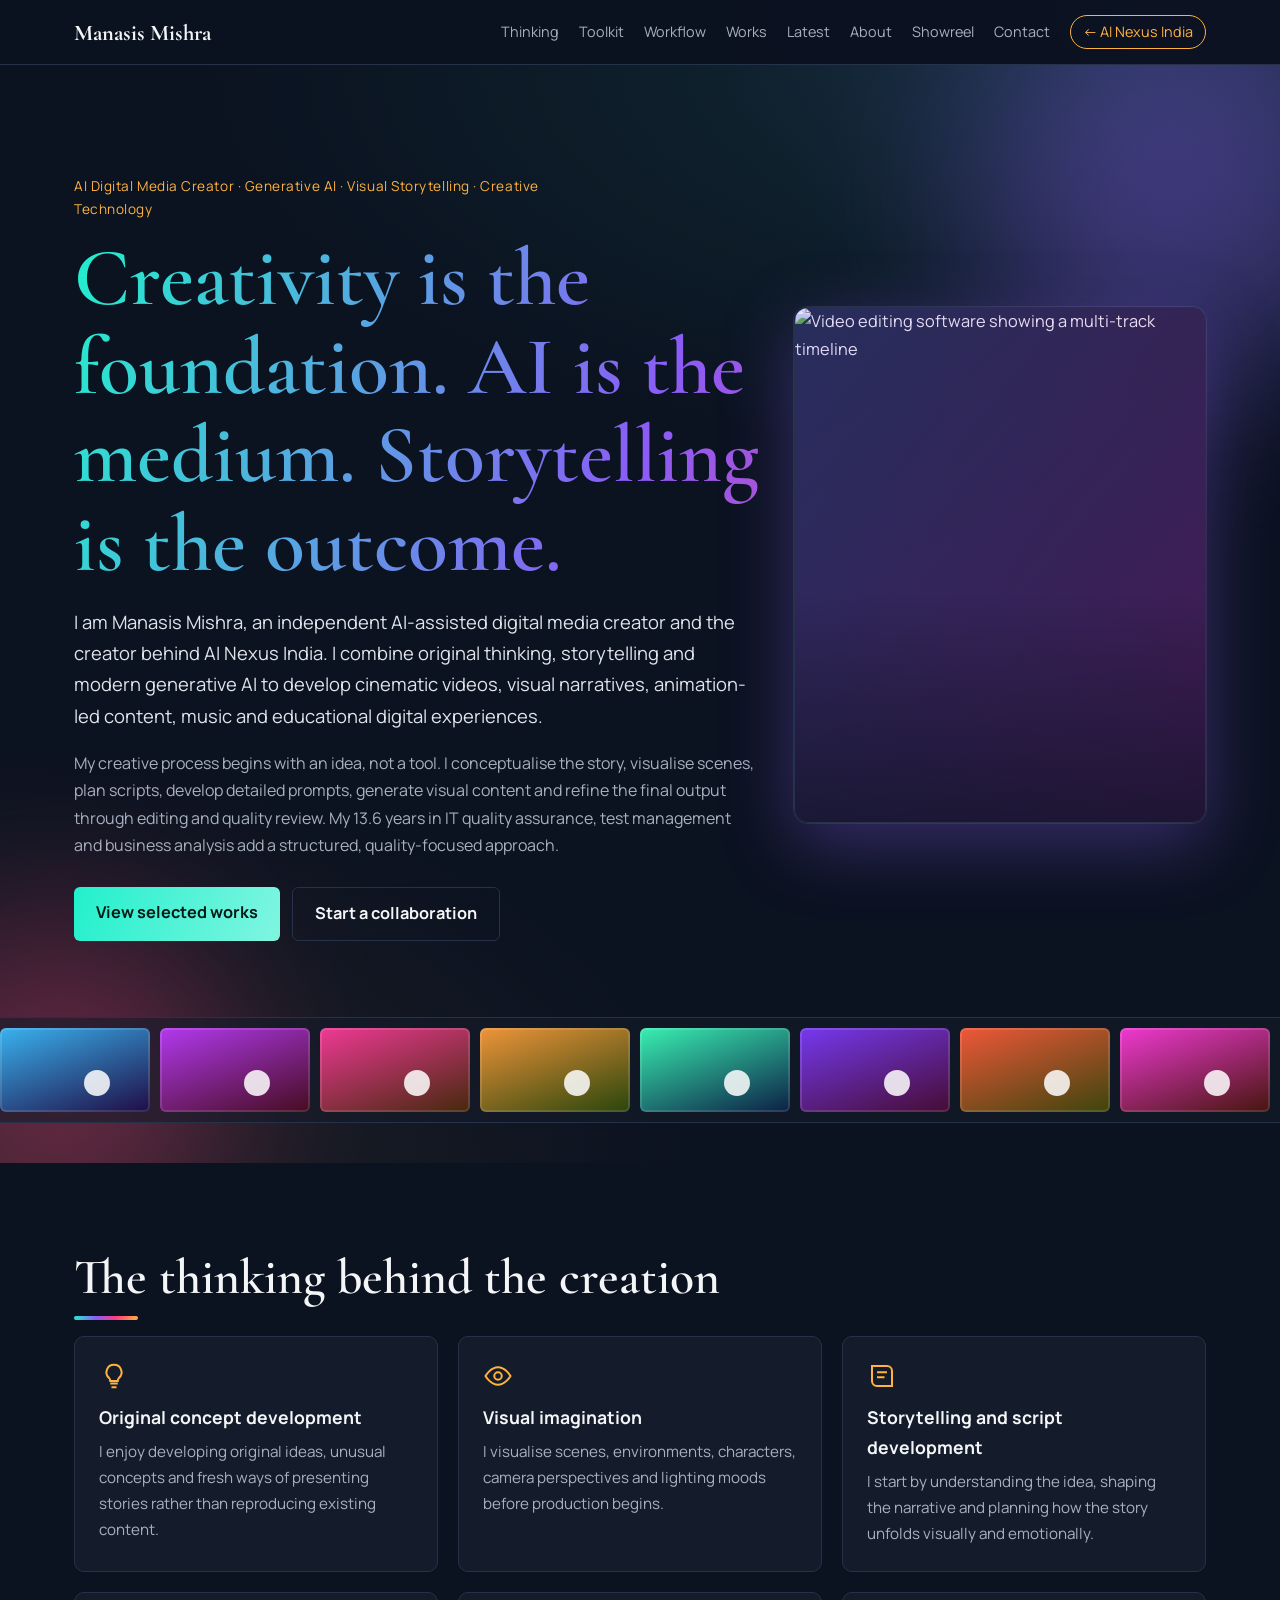
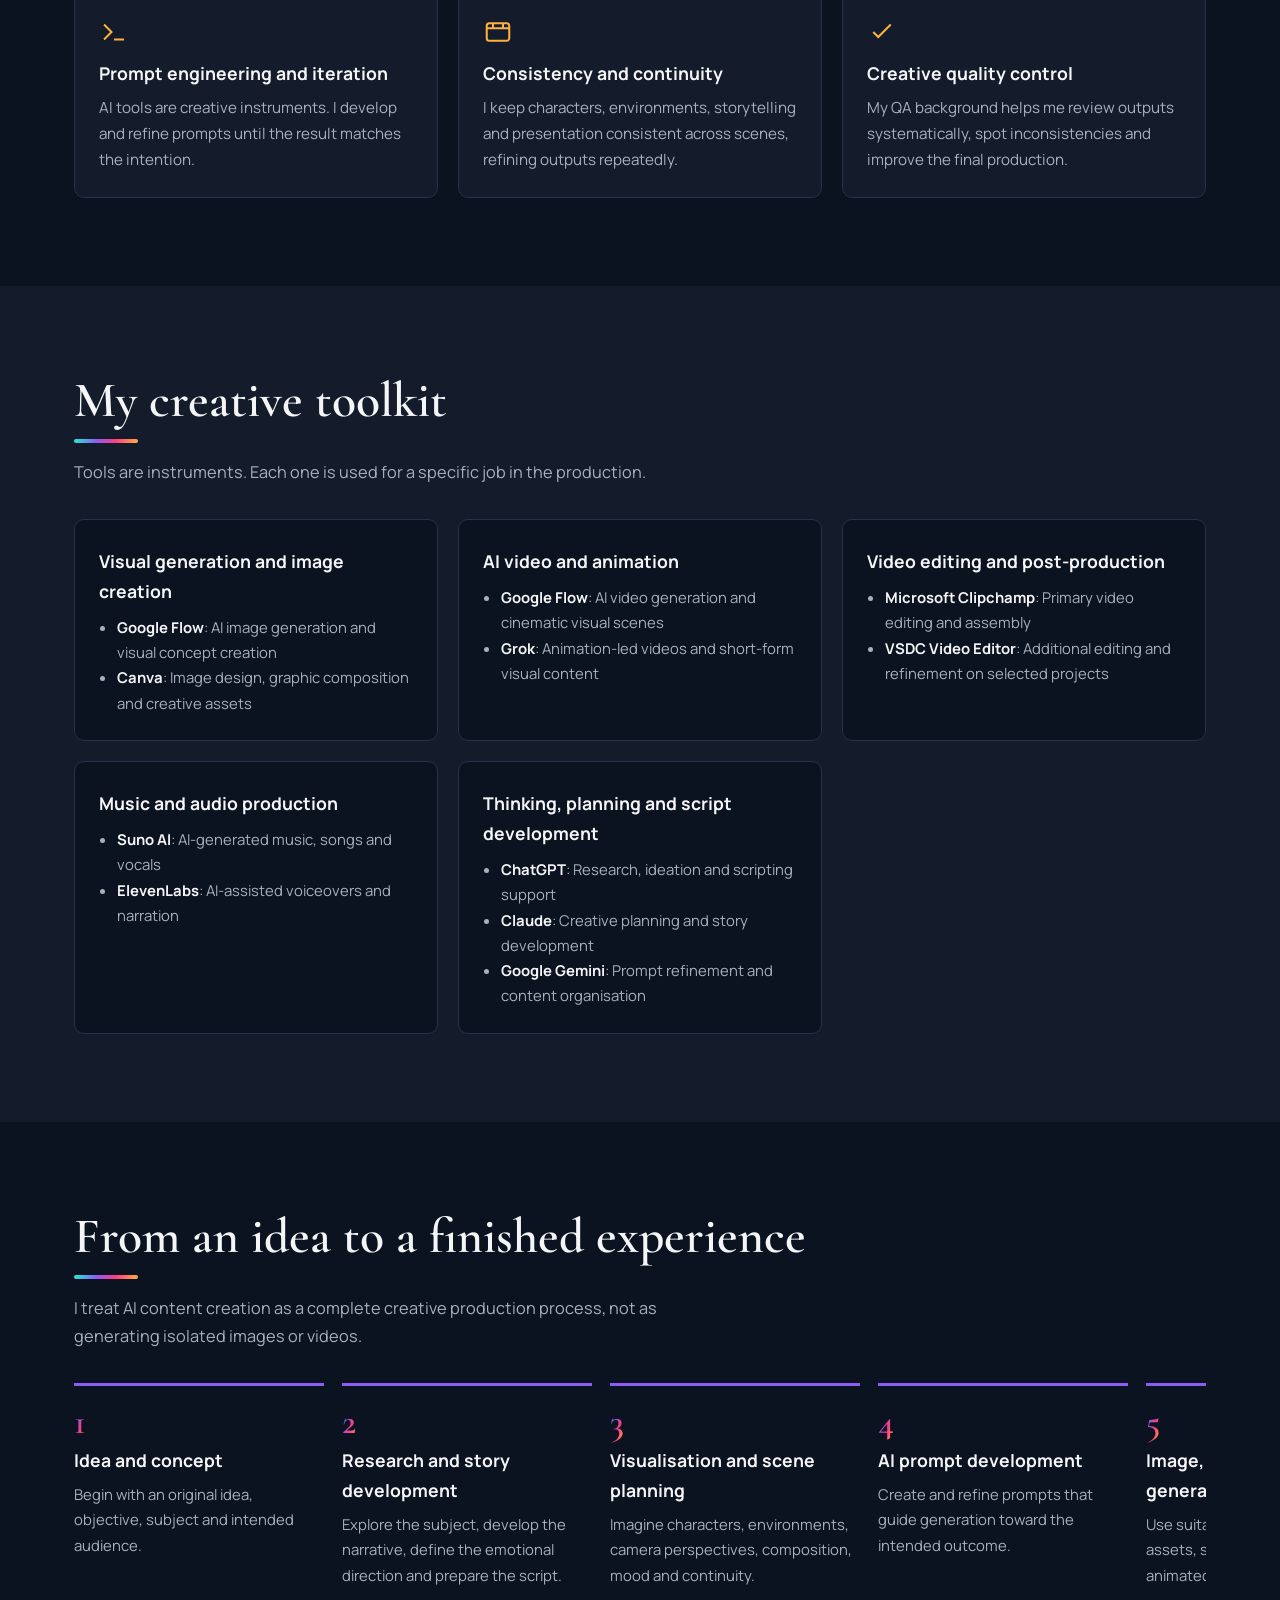
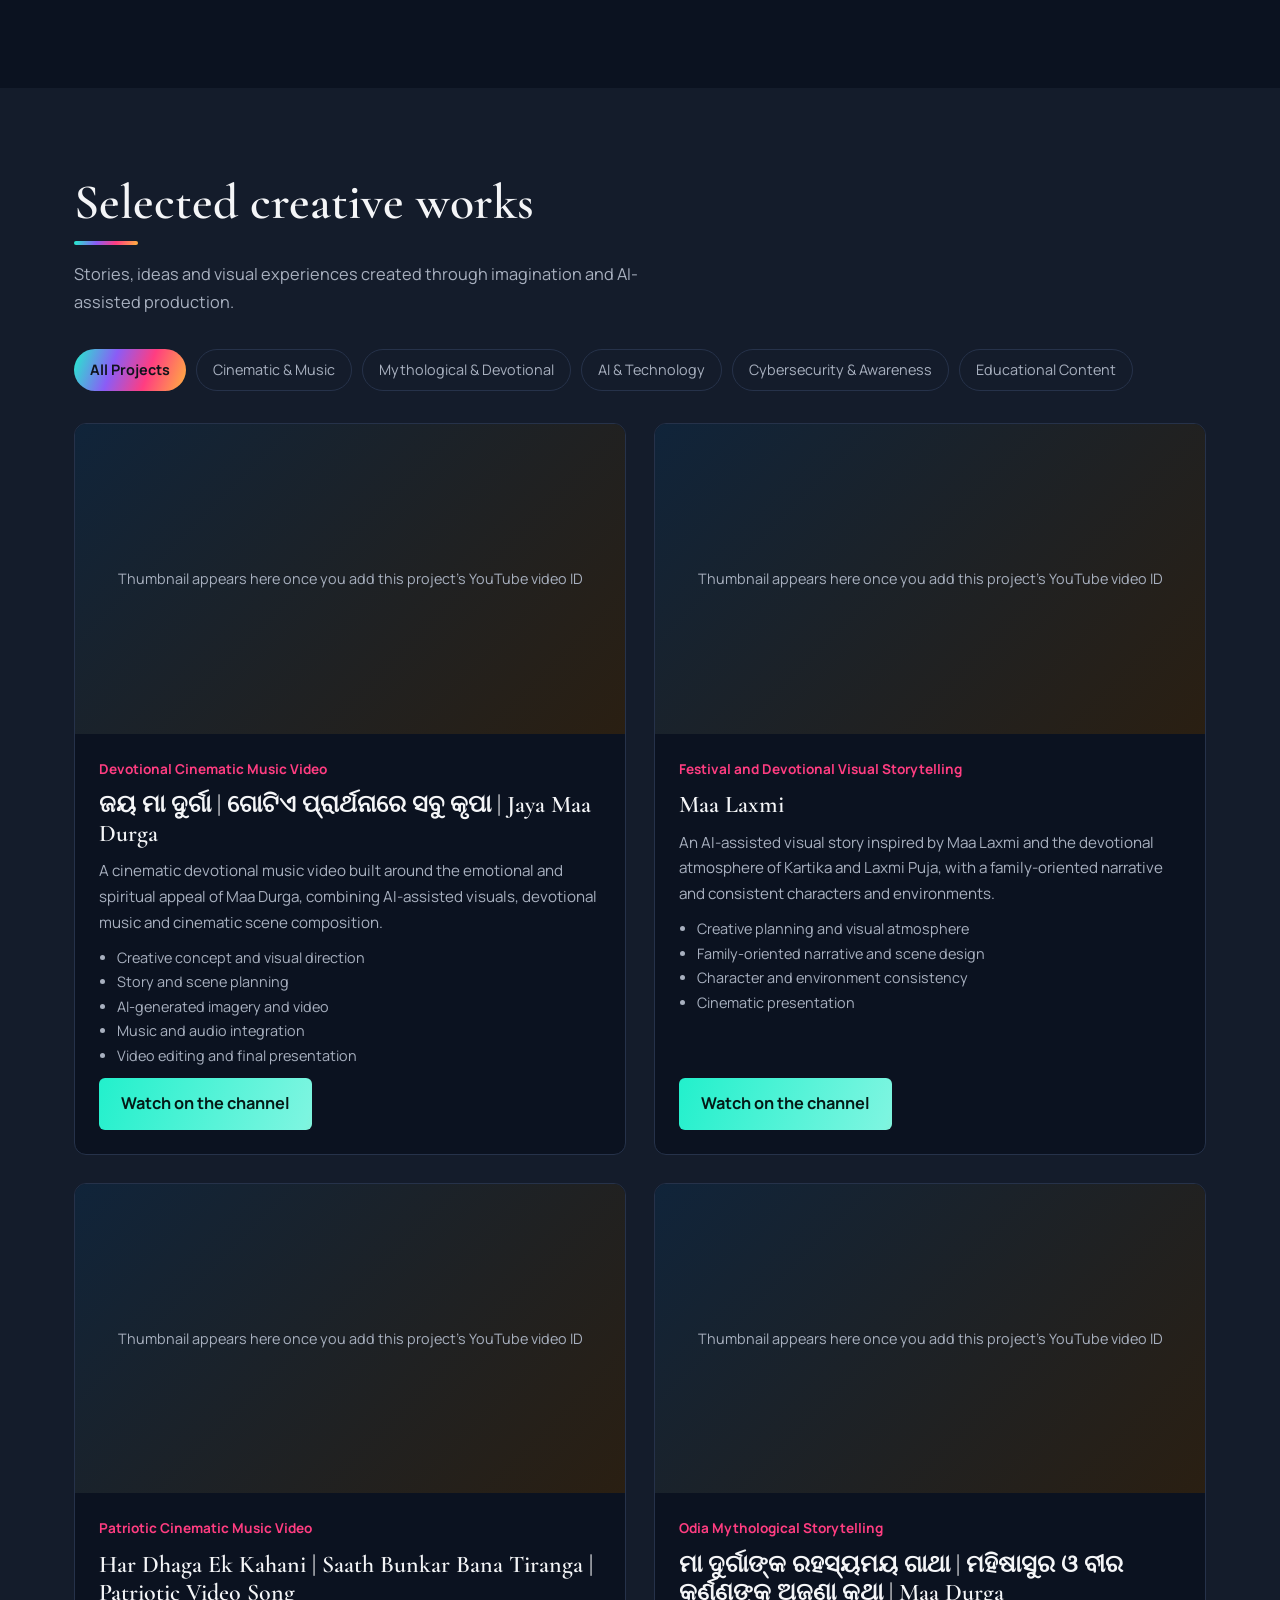
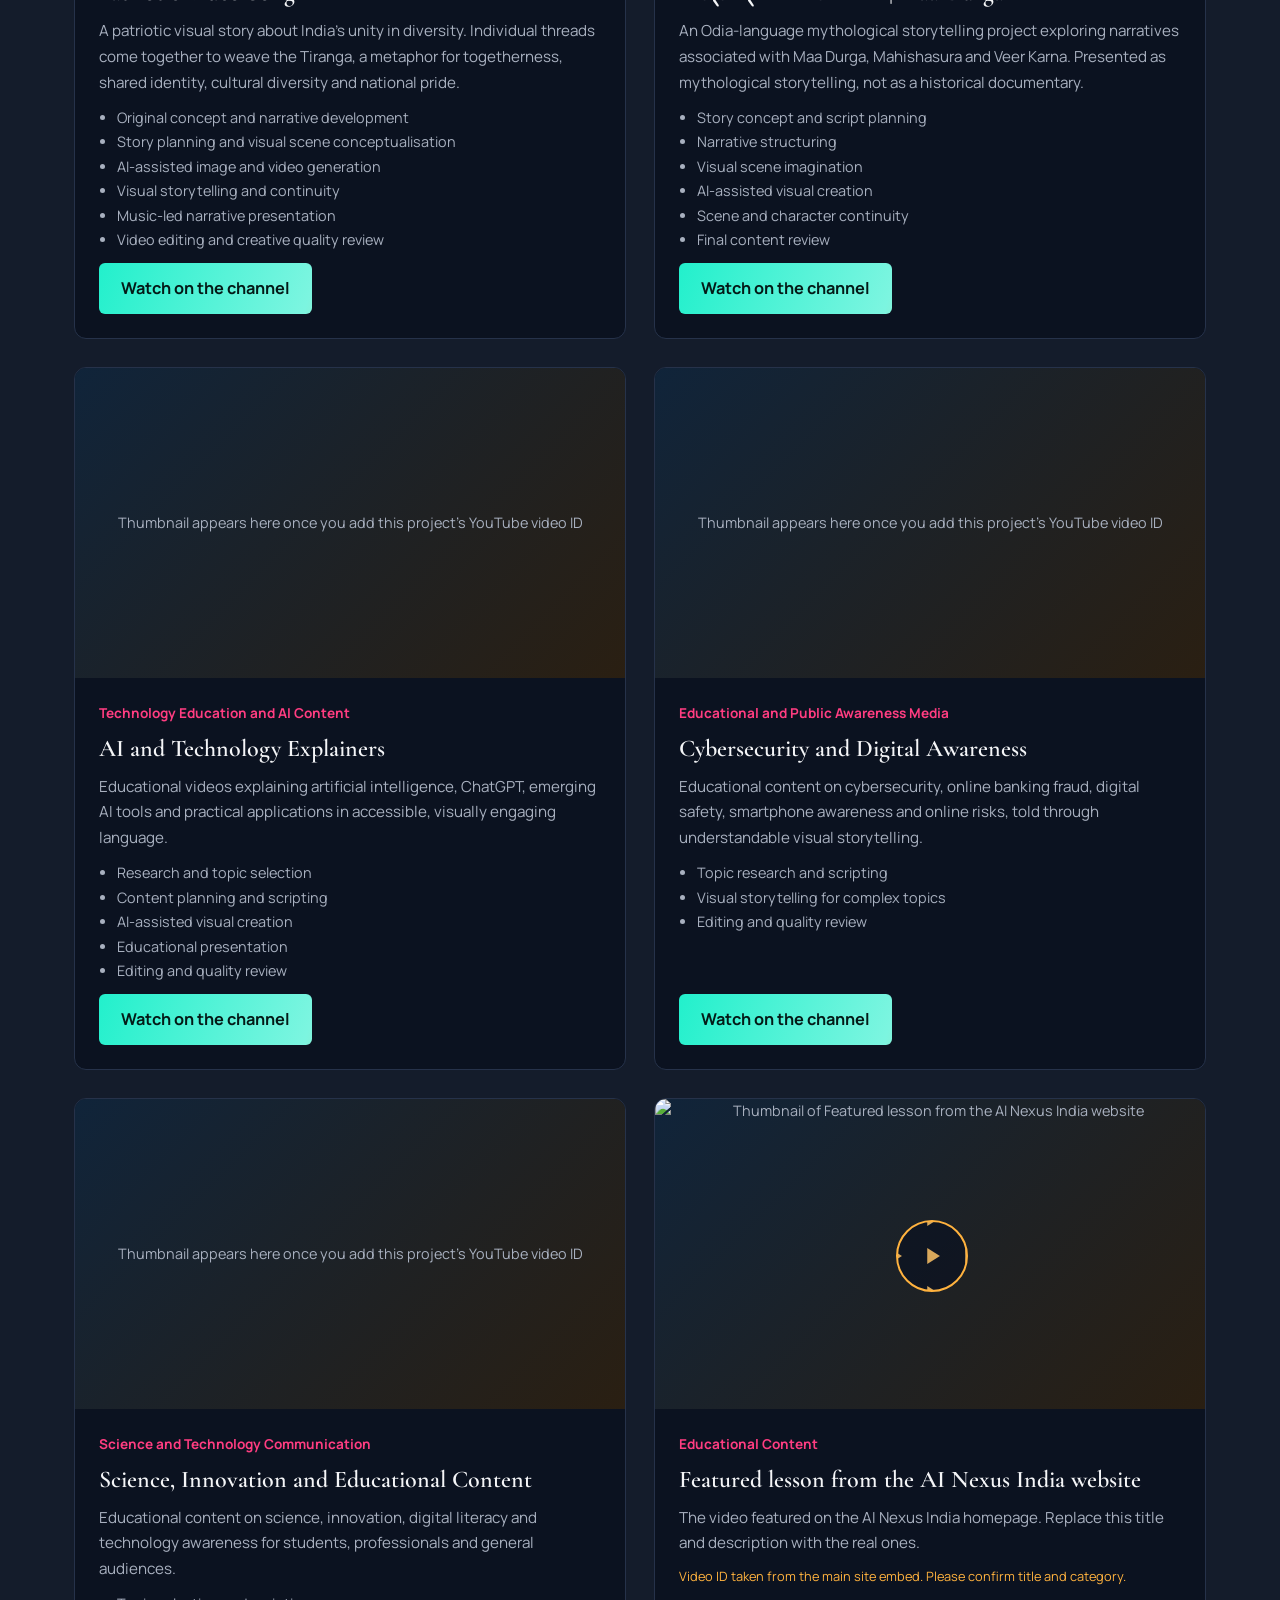
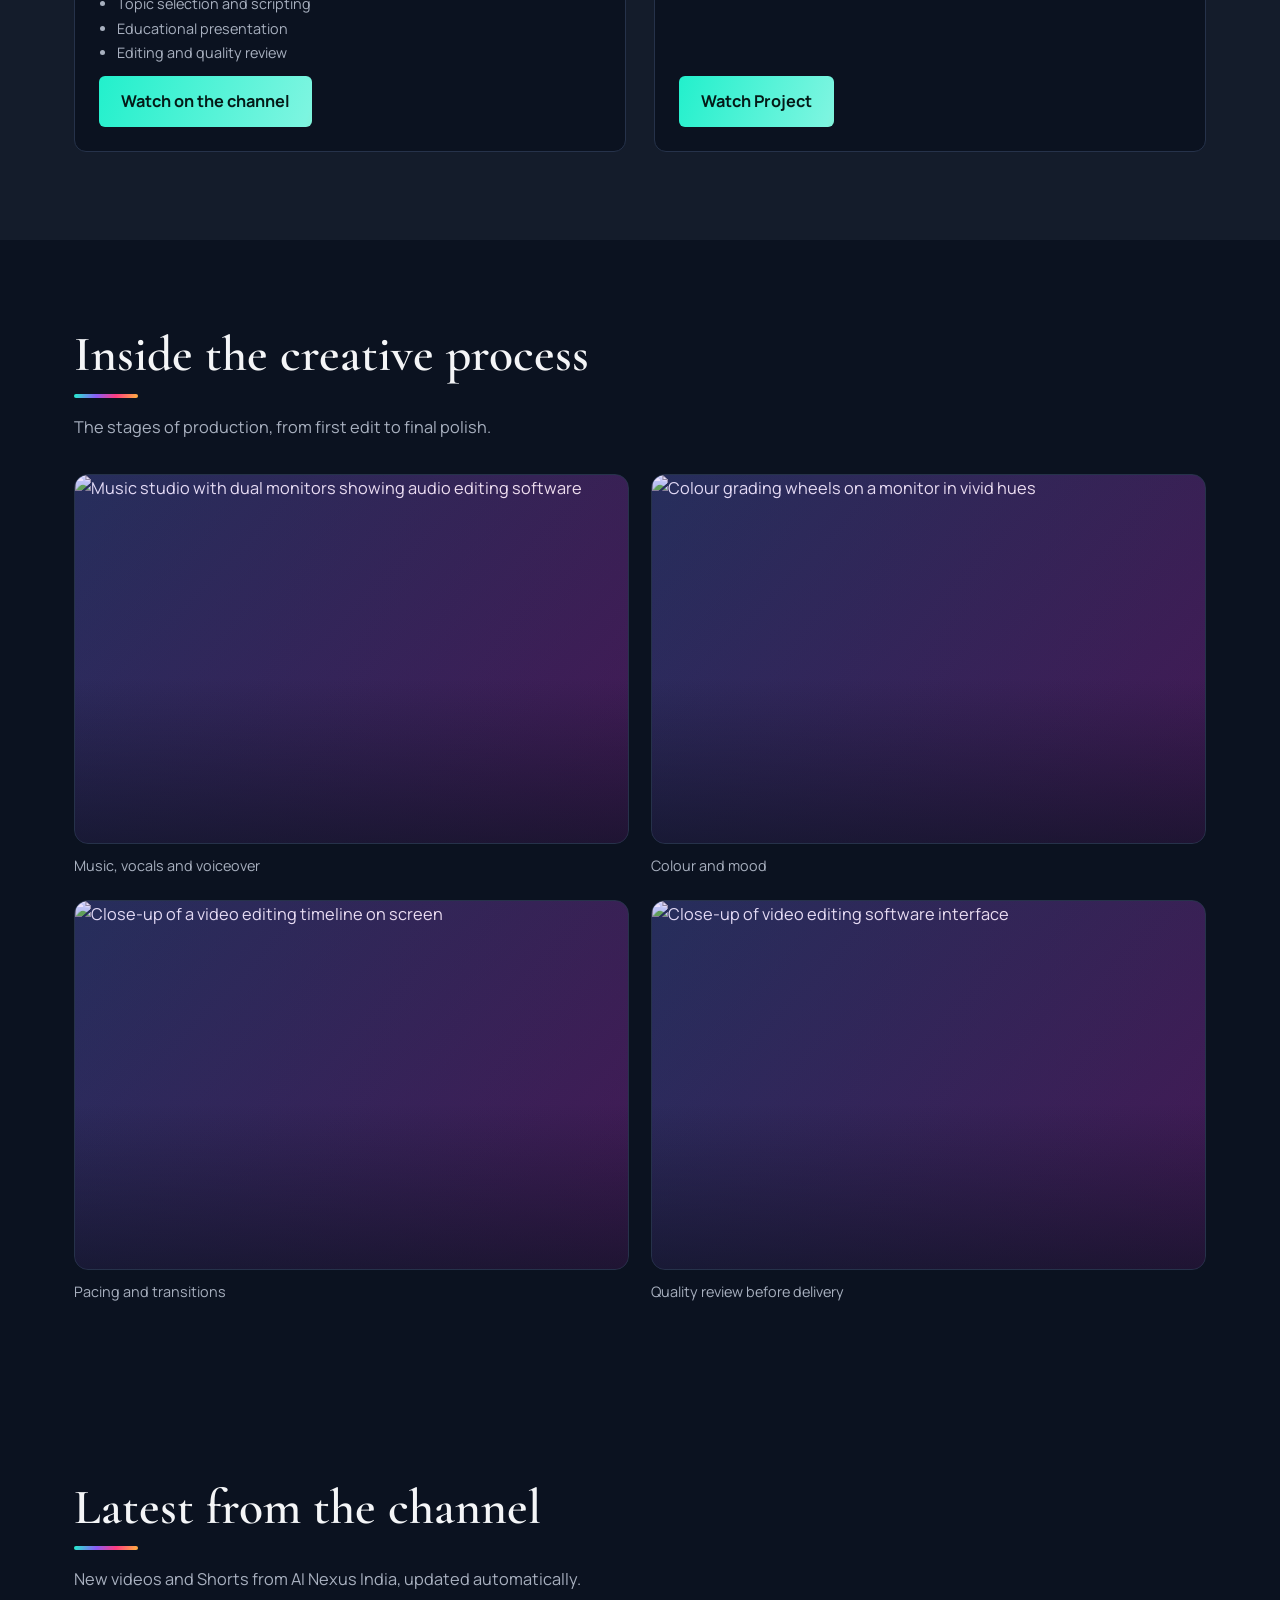
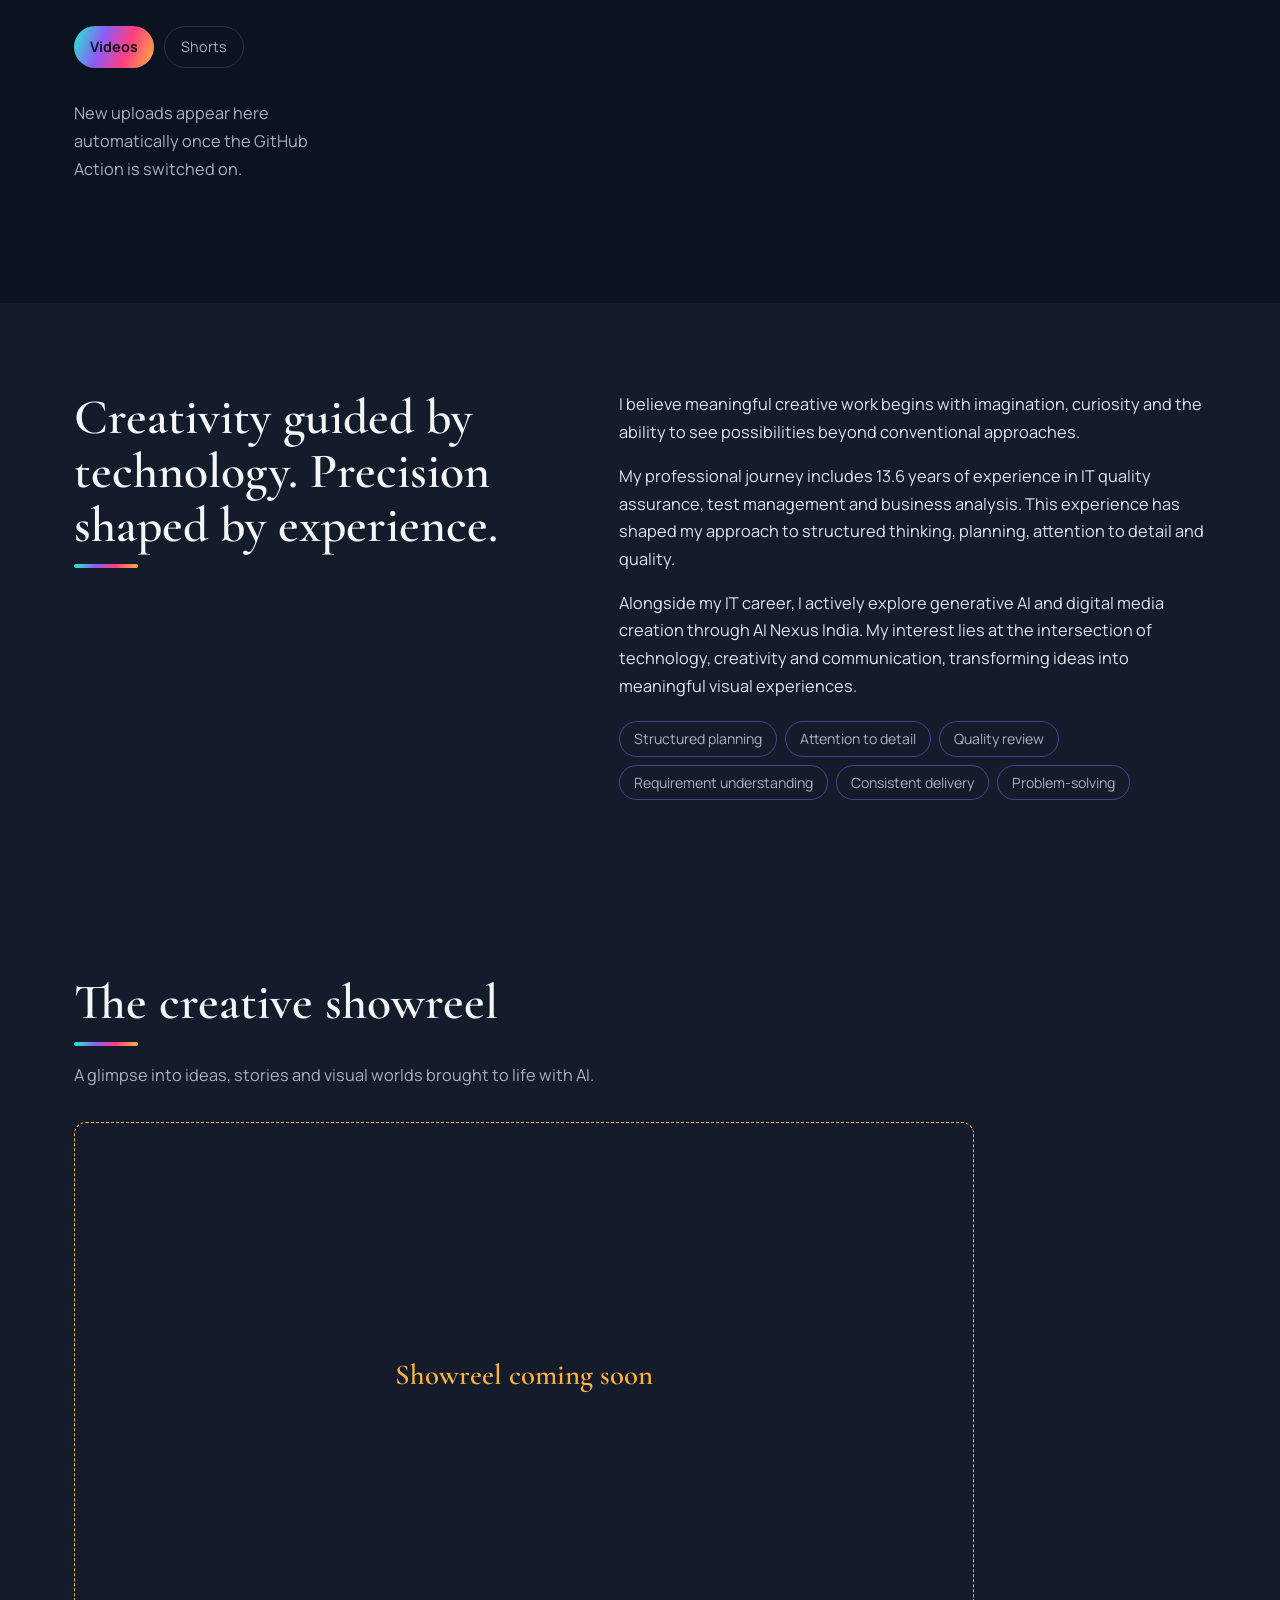
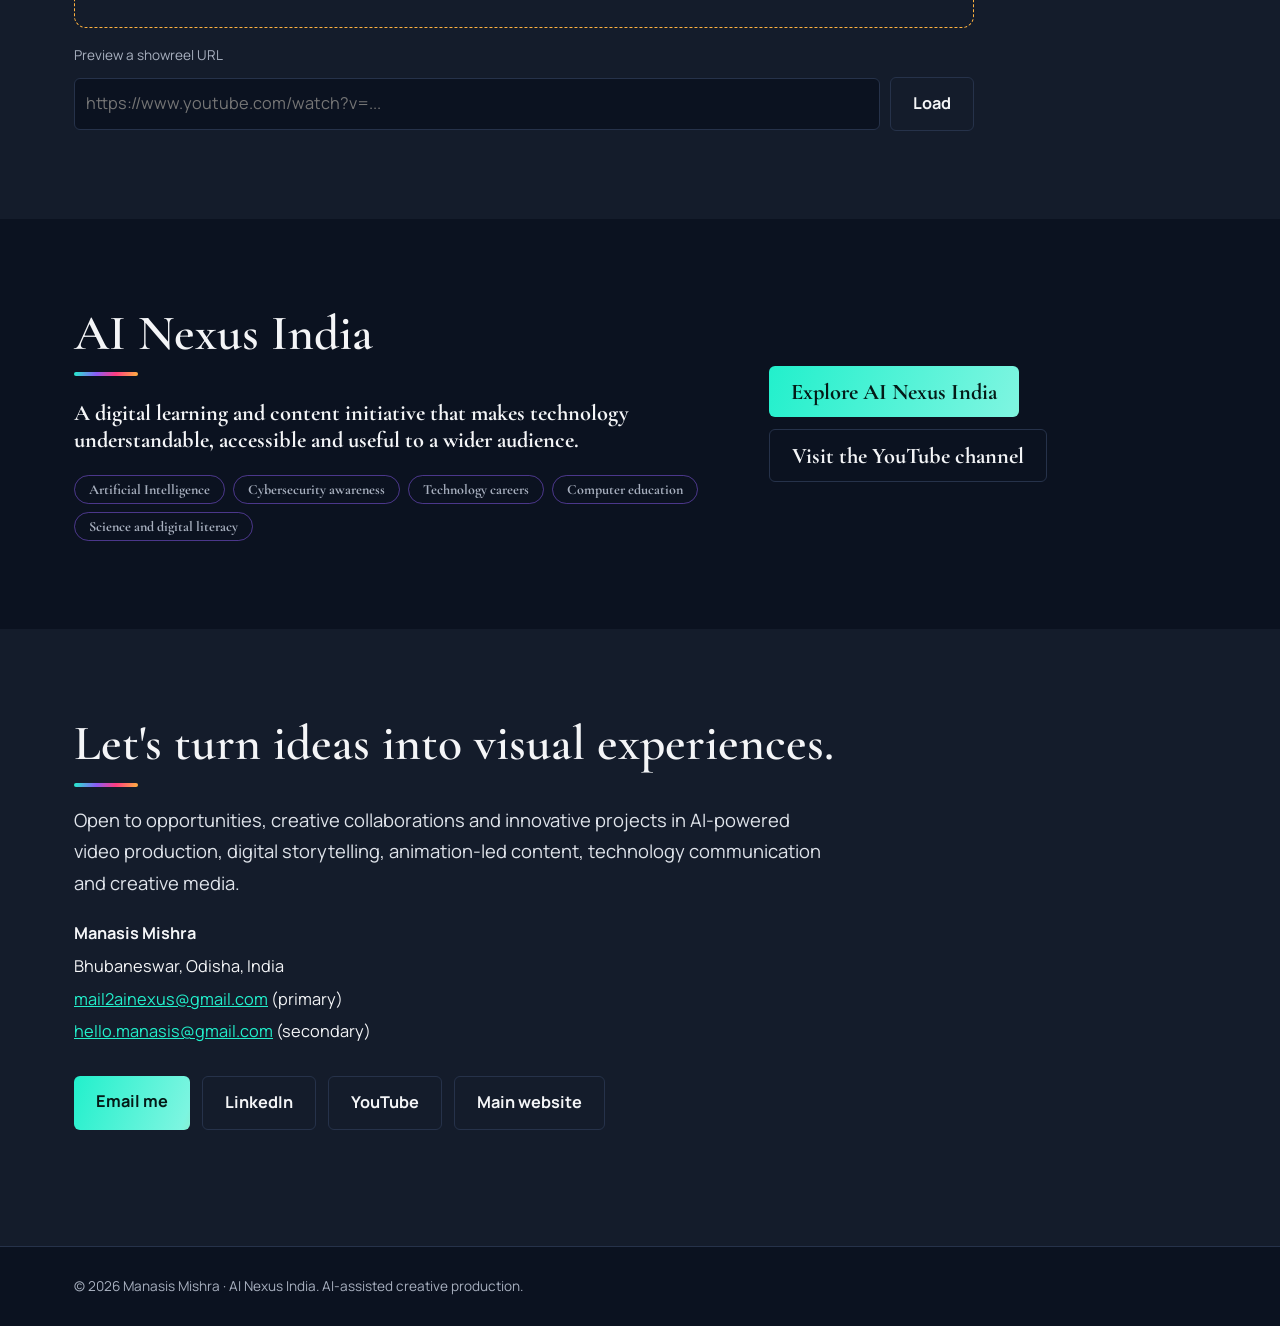
==== portfolio/index.html @ 53e4d56d "Portfolio added" ====
<!DOCTYPE html>
<html lang="en">
<head>
<meta charset="utf-8">
<meta name="viewport" content="width=device-width, initial-scale=1">
<title>Manasis Mishra | AI Digital Media Creator | AI Nexus India</title>
<meta name="description" content="Creative portfolio of Manasis Mishra, independent AI digital media creator behind AI Nexus India: cinematic videos, storytelling, music and educational media.">
<meta name="theme-color" content="#0B1220">
<link rel="canonical" href="https://ainexusindia.github.io/ainexusindia/portfolio/">
<meta property="og:type" content="website">
<meta property="og:title" content="Manasis Mishra | AI Digital Media Creator">
<meta property="og:description" content="Stories, ideas and visual experiences created through imagination and AI-assisted production.">
<meta property="og:url" content="https://ainexusindia.github.io/ainexusindia/portfolio/">
<meta property="og:image" content="https://ainexusindia.github.io/ainexusindia/portfolio/assets/og.jpg">
<meta name="twitter:card" content="summary_large_image">
<link rel="preconnect" href="https://fonts.googleapis.com"><link rel="preconnect" href="https://fonts.gstatic.com" crossorigin>
<link href="https://fonts.googleapis.com/css2?family=Cormorant+Garamond:wght@500;600;700&family=Manrope:wght@400;500;700&display=swap" rel="stylesheet">
<link rel="stylesheet" href="style.css">
</head>
<body>
<a class="skip" href="#works">Skip to selected works</a>
<header class="nav"><div class="wrap nav-in">
<a class="brand" href="#top">Manasis Mishra</a>
<button class="burger" aria-label="Menu" aria-expanded="false" aria-controls="menu">&#9776;</button>
<nav id="menu" aria-label="Main">
<a href="#thinking">Thinking</a><a href="#toolkit">Toolkit</a><a href="#workflow">Workflow</a><a href="#works">Works</a><a href="#latest">Latest</a><a href="#about">About</a><a href="#showreel">Showreel</a><a href="#contact">Contact</a>
<a class="back" href="../">&larr; AI Nexus India</a>
</nav></div></header>

<main id="top">
<section class="hero"><div class="wrap hg"><div class="ht">
<p class="kicker">AI Digital Media Creator &middot; Generative AI &middot; Visual Storytelling &middot; Creative Technology</p>
<h1>Creativity is the foundation. AI is the medium. Storytelling is the outcome.</h1>
<p class="lead">I am Manasis Mishra, an independent AI-assisted digital media creator and the creator behind AI Nexus India. I combine original thinking, storytelling and modern generative AI to develop cinematic videos, visual narratives, animation-led content, music and educational digital experiences.</p>
<p class="lead sm">My creative process begins with an idea, not a tool. I conceptualise the story, visualise scenes, plan scripts, develop detailed prompts, generate visual content and refine the final output through editing and quality review. My 13.6 years in IT quality assurance, test management and business analysis add a structured, quality-focused approach.</p>
<div class="cta"><a class="btn" href="#works">View selected works</a><a class="btn ghost" href="#contact">Start a collaboration</a></div>
</div><div class="artw"><figure class="ph hero-ph"><div class="pw"><img src="https://images.pexels.com/photos/695730/pexels-photo-695730.jpeg?auto=compress&cs=tinysrgb&w=1000" alt="Video editing software showing a multi-track timeline" width="1000" height="667" fetchpriority="high"></div></figure></div></div><div class="filmbar" aria-hidden="true"><div id="film"></div></div></section>

<section id="thinking" class="sec"><div class="wrap">
<h2>The thinking behind the creation</h2>
<div class="grid g3" id="strengths"></div>
</div></section>

<section id="toolkit" class="sec alt"><div class="wrap">
<h2>My creative toolkit</h2>
<p class="sub">Tools are instruments. Each one is used for a specific job in the production.</p>
<div class="grid g3" id="tools"></div>
</div></section>

<section id="workflow" class="sec"><div class="wrap">
<h2>From an idea to a finished experience</h2>
<p class="sub">I treat AI content creation as a complete creative production process, not as generating isolated images or videos.</p>
<ol class="flow" id="flow"></ol>
</div></section>

<section id="works" class="sec alt"><div class="wrap">
<h2>Selected creative works</h2>
<p class="sub">Stories, ideas and visual experiences created through imagination and AI-assisted production.</p>
<div class="filters" role="group" aria-label="Filter projects" id="filters"></div>
<div class="projects" id="projects" aria-live="polite"></div>
</div></section>

<section id="worlds" class="sec"><div class="wrap"><h2>Inside the creative process</h2><p class="sub">The stages of production, from first edit to final polish.</p><div class="phg"><figure class="ph"><div class="pw"><img loading="lazy" src="https://images.pexels.com/photos/4988137/pexels-photo-4988137.jpeg?auto=compress&cs=tinysrgb&w=900" alt="Music studio with dual monitors showing audio editing software" width="900" height="600"></div><figcaption>Music, vocals and voiceover</figcaption></figure><figure class="ph"><div class="pw"><img loading="lazy" src="https://images.pexels.com/photos/11894290/pexels-photo-11894290.jpeg?auto=compress&cs=tinysrgb&w=900" alt="Colour grading wheels on a monitor in vivid hues" width="900" height="600"></div><figcaption>Colour and mood</figcaption></figure><figure class="ph"><div class="pw"><img loading="lazy" src="https://images.pexels.com/photos/1767783/pexels-photo-1767783.jpeg?auto=compress&cs=tinysrgb&w=900" alt="Close-up of a video editing timeline on screen" width="900" height="600"></div><figcaption>Pacing and transitions</figcaption></figure><figure class="ph"><div class="pw"><img loading="lazy" src="https://images.pexels.com/photos/29505140/pexels-photo-29505140.jpeg?auto=compress&cs=tinysrgb&w=900" alt="Close-up of video editing software interface" width="900" height="600"></div><figcaption>Quality review before delivery</figcaption></figure></div></div></section>

<section id="latest" class="sec"><div class="wrap">
<h2>Latest from the channel</h2><p class="sub">New videos and Shorts from AI Nexus India, updated automatically.</p>
<div class="filters" id="ft" role="group" aria-label="Video type"><button data-k="videos" aria-pressed="true">Videos</button><button data-k="shorts" aria-pressed="false">Shorts</button></div>
<div class="feed videos" id="fl"></div></div></section>

<section id="gallery" class="sec alt" hidden><div class="wrap"><h2>Frames and stills</h2><p class="sub">Selected images from my visual development process.</p><div class="gal" id="gal"></div></div></section>

<section id="about" class="sec alt"><div class="wrap about">
<div><h2>Creativity guided by technology. Precision shaped by experience.</h2></div>
<div class="prose">
<p>I believe meaningful creative work begins with imagination, curiosity and the ability to see possibilities beyond conventional approaches.</p>
<p>My professional journey includes 13.6 years of experience in IT quality assurance, test management and business analysis. This experience has shaped my approach to structured thinking, planning, attention to detail and quality.</p>
<p>Alongside my IT career, I actively explore generative AI and digital media creation through AI Nexus India. My interest lies at the intersection of technology, creativity and communication, transforming ideas into meaningful visual experiences.</p>
<ul class="chips" aria-label="What my IT background adds to creative production">
<li>Structured planning</li><li>Attention to detail</li><li>Quality review</li><li>Requirement understanding</li><li>Consistent delivery</li><li>Problem-solving</li></ul>
</div></div></section>

<section id="showreel" class="sec alt"><div class="wrap">
<h2>The creative showreel</h2>
<p class="sub">A glimpse into ideas, stories and visual worlds brought to life with AI.</p>
<div class="reel" id="reel"></div>
<form class="reelform" id="reelform"><label for="reelurl">Preview a showreel URL</label>
<input id="reelurl" type="url" placeholder="https://www.youtube.com/watch?v=..."><button class="btn ghost" type="submit">Load</button></form>
</div></section>

<section id="brand" class="sec"><div class="wrap brand">
<div><h2>AI Nexus India</h2>
<p>A digital learning and content initiative that makes technology understandable, accessible and useful to a wider audience.</p>
<ul class="chips"><li>Artificial Intelligence</li><li>Cybersecurity awareness</li><li>Technology careers</li><li>Computer education</li><li>Science and digital literacy</li></ul></div>
<div class="cta col"><a class="btn" href="https://ainexusindia.github.io/ainexusindia/">Explore AI Nexus India</a><a class="btn ghost" href="https://www.youtube.com/@AINEXUSINDIA" target="_blank" rel="noopener">Visit the YouTube channel</a></div>
</div></section>

<section id="contact" class="sec alt"><div class="wrap contact">
<h2>Let's turn ideas into visual experiences.</h2>
<p class="lead">Open to opportunities, creative collaborations and innovative projects in AI-powered video production, digital storytelling, animation-led content, technology communication and creative media.</p>
<address>
<strong>Manasis Mishra</strong><br>Bhubaneswar, Odisha, India<br>
<a href="mailto:mail2ainexus@gmail.com">mail2ainexus@gmail.com</a> (primary)<br>
<a href="mailto:hello.manasis@gmail.com">hello.manasis@gmail.com</a> (secondary)
</address>
<div class="cta"><a class="btn" href="mailto:mail2ainexus@gmail.com?subject=Creative%20collaboration">Email me</a>
<a class="btn ghost" href="https://www.linkedin.com/in/manasismishra/" target="_blank" rel="noopener">LinkedIn</a>
<a class="btn ghost" href="https://www.youtube.com/@AINEXUSINDIA" target="_blank" rel="noopener">YouTube</a>
<a class="btn ghost" href="https://ainexusindia.github.io/ainexusindia/">Main website</a></div>
</div></section>
</main>
<footer><div class="wrap">&copy; 2026 Manasis Mishra &middot; AI Nexus India. AI-assisted creative production.</div></footer>
<script src="app.js"></script>
</body>
</html>
---- portfolio/style.css ----
:root{--bg:#0B1220;--gr:#141C2B;--teal:#36D6C2;--gold:#D9A85B;--off:#F4F5F7;--mut:#A8B0BF;--line:#26324a;--serif:"Cormorant Garamond",Georgia,serif;--sans:Manrope,system-ui,sans-serif}
*{box-sizing:border-box}html{scroll-behavior:smooth;scroll-padding-top:72px}
body{margin:0;background:var(--bg);color:var(--off);font:400 1.02rem/1.7 var(--sans)}
a{color:var(--teal)}img{max-width:100%;display:block}
:focus-visible{outline:2px solid var(--gold);outline-offset:3px}
.skip{position:absolute;left:-999px}.skip:focus{left:8px;top:8px;background:var(--gold);color:#000;padding:8px;z-index:99}
.wrap{max-width:1180px;margin:0 auto;padding:0 24px}
.nav{position:sticky;top:0;z-index:20;background:rgba(11,18,32,.92);backdrop-filter:blur(8px);border-bottom:1px solid var(--line)}
.nav-in{display:flex;align-items:center;justify-content:space-between;height:64px}
.brand{font:700 1.4rem var(--serif);color:var(--off);text-decoration:none}
nav{display:flex;gap:20px;align-items:center;font-size:.9rem}nav a{color:var(--mut);text-decoration:none}nav a:hover{color:var(--off)}
nav .back{color:var(--gold);border:1px solid var(--gold);padding:4px 12px;border-radius:99px}
.burger{display:none;background:none;border:0;color:var(--off);font-size:1.6rem}
.hero{padding:96px 0 40px;background:radial-gradient(900px 400px at 85% 0,rgba(54,214,194,.12),transparent),radial-gradient(700px 400px at 0 100%,rgba(217,168,91,.1),transparent)}
.kicker{color:var(--gold);font-size:.85rem;letter-spacing:.04em;max-width:60ch}
h1,h2{font-family:var(--serif);line-height:1.08;margin:0 0 16px;font-weight:600}
h1{font-size:clamp(2.6rem,6.4vw,5.2rem);max-width:15em}
h2{font-size:clamp(2rem,4vw,3.1rem)}h3{font-size:1.1rem;margin:.2rem 0 .4rem}
.lead{font-size:1.15rem;color:#dfe3ea;max-width:68ch}.lead.sm{font-size:1rem;color:var(--mut)}
.sub{color:var(--mut);max-width:62ch;margin:0 0 32px}
.cta{display:flex;flex-wrap:wrap;gap:12px;margin:28px 0}.cta.col{flex-direction:column;align-items:flex-start}
.btn{display:inline-block;background:var(--teal);color:#06231f;font-weight:700;padding:12px 22px;border-radius:6px;text-decoration:none;border:1px solid var(--teal);cursor:pointer;font:inherit;font-weight:700}
.btn:hover{background:var(--gold);border-color:var(--gold)}.btn.ghost{background:none;color:var(--off);border-color:var(--line)}.btn.ghost:hover{border-color:var(--teal);color:var(--teal);background:none}
.strip{display:flex;gap:10px;margin-top:48px;opacity:.55;overflow:hidden}.strip i{flex:0 0 90px;height:56px;border:1px solid var(--gold);border-radius:4px;background:linear-gradient(135deg,var(--gr),#0f2a33)}
.sec{padding:88px 0}.sec.alt{background:var(--gr)}
.grid{display:grid;gap:20px}.g3{grid-template-columns:repeat(auto-fit,minmax(300px,1fr))}
.card{background:var(--gr);border:1px solid var(--line);border-radius:10px;padding:24px;transition:border-color .2s,transform .2s}
.alt .card{background:var(--bg)}.card:hover{border-color:var(--teal);transform:translateY(-3px)}
.card p{margin:0;color:var(--mut);font-size:.95rem}.card svg{width:30px;height:30px;stroke:var(--gold);fill:none;stroke-width:1.6}
.card ul{margin:8px 0 0;padding-left:18px;color:var(--mut);font-size:.93rem}.card li b{color:var(--off)}
.flow{list-style:none;margin:0;padding:0 0 12px;display:flex;gap:18px;overflow-x:auto;scroll-snap-type:x mandatory}
.flow li{flex:0 0 250px;scroll-snap-align:start;border-top:3px solid var(--teal);padding-top:14px}
.flow li span{font:600 2.2rem var(--serif);color:var(--gold)}.flow p{color:var(--mut);font-size:.93rem;margin:0}
.filters{display:flex;flex-wrap:wrap;gap:10px;margin-bottom:32px}
.filters button{background:none;border:1px solid var(--line);color:var(--mut);padding:8px 16px;border-radius:99px;cursor:pointer;font:inherit;font-size:.9rem}
.filters button[aria-pressed=true]{background:var(--teal);color:#06231f;border-color:var(--teal);font-weight:700}
.projects{display:grid;gap:28px;grid-template-columns:repeat(auto-fit,minmax(min(100%,520px),1fr))}
.proj{background:var(--bg);border:1px solid var(--line);border-radius:12px;overflow:hidden;display:flex;flex-direction:column}
.proj[hidden]{display:none}
.thumb{position:relative;aspect-ratio:16/9;background:linear-gradient(135deg,#10243a,#2a1f12);display:grid;place-items:center;color:var(--mut);font-size:.9rem;text-align:center;padding:16px}
.thumb img,.thumb iframe{position:absolute;inset:0;width:100%;height:100%;border:0;object-fit:cover}
.play{position:absolute;inset:0;background:none;border:0;cursor:pointer}
.play:after{content:"";position:absolute;left:50%;top:50%;width:68px;height:68px;margin:-34px;border-radius:50%;background:rgba(11,18,32,.75) url("data:image/svg+xml,%3Csvg xmlns='http://www.w3.org/2000/svg' viewBox='0 0 24 24'%3E%3Cpath fill='%23D9A85B' d='M9 7v10l8-5z'/%3E%3C/svg%3E") center/38px;border:2px solid var(--gold)}
.pb{padding:24px;display:flex;flex-direction:column;gap:10px;flex:1}
.cat{color:var(--gold);font-size:.85rem}.pb h3{font:600 1.5rem/1.2 var(--serif);margin:0}.pb p{margin:0;color:var(--mut);font-size:.95rem}
.pb ul{margin:0;padding-left:18px;color:var(--mut);font-size:.9rem}.pb .tools{color:var(--teal);font-size:.85rem}
.pb .btn{align-self:flex-start;margin-top:auto}.note{font-size:.8rem;color:var(--gold)}
.about{display:grid;grid-template-columns:1fr 1.2fr;gap:56px}.prose p{margin:0 0 16px;color:#dfe3ea}
.chips{list-style:none;display:flex;flex-wrap:wrap;gap:8px;padding:0;margin:20px 0 0}.chips li{border:1px solid var(--line);border-radius:99px;padding:5px 14px;font-size:.88rem;color:var(--mut)}
.reel{aspect-ratio:16/9;max-width:900px;border:1px dashed var(--gold);border-radius:12px;display:grid;place-items:center;font:600 1.8rem var(--serif);color:var(--gold);position:relative;overflow:hidden}
.reel iframe{position:absolute;inset:0;width:100%;height:100%;border:0}
.reelform{display:flex;flex-wrap:wrap;gap:10px;align-items:center;margin-top:16px;max-width:900px}.reelform label{width:100%;font-size:.85rem;color:var(--mut)}
.reelform input{flex:1;min-width:220px;background:var(--bg);border:1px solid var(--line);color:var(--off);padding:11px;border-radius:6px;font:inherit}
.brand{display:grid;grid-template-columns:1.5fr 1fr;gap:40px;align-items:center}
address{font-style:normal;line-height:2;margin-top:18px}footer{padding:28px 0;border-top:1px solid var(--line);color:var(--mut);font-size:.85rem}
.rv{opacity:0;transform:translateY(16px);transition:opacity .6s,transform .6s}.rv.in{opacity:1;transform:none}
@media(max-width:860px){.about,.brand{grid-template-columns:1fr}.burger{display:block}
nav{display:none;position:absolute;top:64px;left:0;right:0;flex-direction:column;align-items:flex-start;background:var(--bg);padding:16px 24px;border-bottom:1px solid var(--line)}nav.open{display:flex}
.flow{flex-direction:column;overflow:visible;border-left:2px solid var(--teal);gap:22px;padding-left:20px}.flow li{flex:none;border-top:0;padding:0}
.sec{padding:60px 0}.hero{padding-top:56px}}
@media(prefers-reduced-motion:reduce){*{transition:none!important;scroll-behavior:auto!important}.rv{opacity:1;transform:none}}

:root{--teal:#22F0CC;--gold:#FFB23E;--pk:#FF3D81;--vi:#8B5CF6;--sf:#FF7A2F;--grad:linear-gradient(110deg,#22F0CC,#8B5CF6 35%,#FF3D81 65%,#FFB23E)}
body{background:radial-gradient(1000px 600px at 100% 0,rgba(139,92,246,.14),transparent 60%),var(--bg)}
h1{background:var(--grad);background-size:250% 100%;-webkit-background-clip:text;background-clip:text;color:transparent}
.btn{background:linear-gradient(110deg,var(--teal),#7CF5E0,var(--gold));background-size:200% 100%;color:#041a17;border:0}
.btn:hover{background-position:100% 0;box-shadow:0 8px 28px rgba(34,240,204,.35)}.btn.ghost{background:none;border:1px solid var(--line);color:var(--off)}.btn.ghost:hover{border-color:var(--pk);color:var(--pk);box-shadow:none}
h2:after{content:"";display:block;width:64px;height:4px;border-radius:4px;background:var(--grad);margin-top:12px}
.card:hover,.proj:hover{border-color:var(--pk);box-shadow:0 12px 40px rgba(255,61,129,.18)}
.proj{transition:transform .25s,box-shadow .25s,border-color .25s}.proj:hover{transform:translateY(-6px)}
.cat{color:var(--pk);font-weight:700}.flow li{border-top-color:var(--vi)}.flow li span{background:var(--grad);-webkit-background-clip:text;background-clip:text;color:transparent}
.filters button[aria-pressed=true]{background:var(--grad);border:0;color:#10131c}.filters button:hover{border-color:var(--teal);color:var(--off)}
.strip i{border-color:var(--pk);background:linear-gradient(120deg,#12243a,#3a1450,#12243a);background-size:300% 100%}
.chips li{border-color:rgba(139,92,246,.5)}
.feed{display:grid;gap:18px;grid-template-columns:repeat(auto-fill,minmax(260px,1fr))}.feed.shorts{grid-template-columns:repeat(auto-fill,minmax(170px,1fr))}
.fc{display:block;color:var(--off);text-decoration:none;font-size:.9rem;line-height:1.4}.fc img{width:100%;aspect-ratio:16/9;object-fit:cover;border-radius:10px;border:1px solid var(--line);margin-bottom:8px;transition:transform .25s,border-color .25s}
.shorts .fc img{aspect-ratio:9/16}.fc:hover img{transform:scale(1.03);border-color:var(--pk)}
.gal{columns:3 260px;column-gap:16px}.gal figure{margin:0 0 16px;break-inside:avoid}.gal img{width:100%;border-radius:10px;border:1px solid var(--line)}.gal figcaption{font-size:.85rem;color:var(--mut);padding-top:6px}
@media(prefers-reduced-motion:no-preference){
.hero{position:relative;overflow:hidden}
.hero:before,.hero:after{content:"";position:absolute;border-radius:50%;filter:blur(90px);opacity:.35;z-index:0;animation:fl 14s ease-in-out infinite alternate}
.hero:before{width:380px;height:380px;background:var(--vi);right:-80px;top:-60px}.hero:after{width:320px;height:320px;background:var(--pk);left:-100px;bottom:-80px;animation-delay:-6s}
.hero .wrap{position:relative;z-index:1}
.btn{transition:background-position .4s,box-shadow .3s}
.strip i{animation:sw 4s linear infinite}.hero .kicker,.hero .lead,.hero .cta{animation:up .9s both}.hero h1{animation:up .9s .1s both,hue 9s linear infinite}.hero .lead{animation-delay:.25s}.hero .cta{animation-delay:.4s}
@keyframes fl{to{transform:translate(-60px,50px) scale(1.2)}}@keyframes hue{to{background-position:250% 0}}@keyframes sw{to{background-position:-300% 0}}@keyframes up{from{opacity:0;transform:translateY(24px)}}}

.hg{display:grid;grid-template-columns:1.25fr .75fr;gap:32px;align-items:center}.artw{display:grid;place-items:center}.art{width:100%;max-width:430px;filter:drop-shadow(0 0 40px rgba(139,92,246,.35))}
.filmbar{overflow:hidden;margin-top:48px;position:relative;z-index:1;border-block:1px solid var(--line);padding:10px 0;background:rgba(20,28,43,.6)}
#film{display:flex;gap:10px;width:max-content}#film i{position:relative;overflow:hidden;flex:0 0 150px;height:84px;border-radius:6px;background:linear-gradient(160deg,hsl(var(--h) 85% 58%),hsl(calc(var(--h) + 60) 70% 16%));box-shadow:inset 0 0 0 2px rgba(255,255,255,.12)}
#film i:after{content:"";position:absolute;left:56%;bottom:16px;width:26px;height:26px;border-radius:50%;background:rgba(255,255,255,.85)}
.pan{margin:0;text-align:center}.pan svg{width:100%;height:auto;max-height:220px}.pan figcaption{margin-top:10px;color:var(--mut);font-size:.9rem}
.em{position:absolute;bottom:-12px;border-radius:50%;opacity:0;z-index:0;display:none}
.art .a,.art .b,.art .c{transform-origin:200px 200px}.bar{transform-box:fill-box;transform-origin:center}.iris{transform-origin:100px 100px}.cam{transform:translate(0,0)}
@media(max-width:860px){.hg{grid-template-columns:1fr}.art{max-width:300px}}
@media(prefers-reduced-motion:no-preference){
.em{display:block;animation:rise linear infinite}
.spin.a{animation:rot 60s linear infinite}.spin.b{animation:rot 40s linear infinite reverse}.spin.c{animation:rot 90s linear infinite}.pulse{animation:pls 4s ease-in-out infinite;transform-origin:200px 200px}
.iris{animation:irs 6s ease-in-out infinite}.bar{animation:bar 1.4s ease-in-out infinite}.cam{animation:cam 8s steps(1) infinite}
#film{animation:mq 40s linear infinite}#film i:after{animation:bob 5s ease-in-out infinite alternate}#film i:nth-child(even):after{animation-delay:-2.5s}
@keyframes rot{to{transform:rotate(360deg)}}@keyframes pls{50%{transform:scale(1.35);opacity:.7}}
@keyframes irs{0%,100%{transform:rotate(0) scale(1)}50%{transform:rotate(60deg) scale(.6)}}
@keyframes bar{0%,100%{transform:scaleY(.25)}50%{transform:scaleY(1)}}
@keyframes cam{25%{transform:translate(105px,0)}50%{transform:translate(105px,70px)}75%{transform:translate(0,70px)}}
@keyframes mq{to{transform:translateX(-50%)}}@keyframes bob{to{transform:translateY(-14px)}}
@keyframes rise{0%{transform:translateY(0);opacity:0}15%{opacity:.8}100%{transform:translateY(-640px);opacity:0}}}

.pw{position:relative;overflow:hidden;border-radius:14px;aspect-ratio:3/2;background:linear-gradient(135deg,#10243a,#2a1450);border:1px solid var(--line)}
.pw img{width:100%;height:100%;object-fit:cover;display:block}
.pw:after{content:"";position:absolute;inset:0;background:linear-gradient(180deg,transparent 55%,rgba(11,18,32,.65)),linear-gradient(120deg,rgba(139,92,246,.18),rgba(255,61,129,.12))}
.ph{margin:0}.ph figcaption{margin-top:10px;color:var(--mut);font-size:.9rem}
.phg{display:grid;gap:22px;grid-template-columns:repeat(auto-fit,minmax(min(100%,420px),1fr))}
.hero-ph{width:100%;max-width:520px}.hero-ph .pw{aspect-ratio:4/5;box-shadow:0 0 0 1px rgba(255,255,255,.08),0 20px 70px rgba(139,92,246,.35)}
@media(prefers-reduced-motion:no-preference){.pw img{animation:kb 20s ease-in-out infinite alternate}.phg .ph:nth-child(even) .pw img{animation-delay:-8s}@keyframes kb{from{transform:scale(1)}to{transform:scale(1.14) translate(-2%,-1.5%)}}}
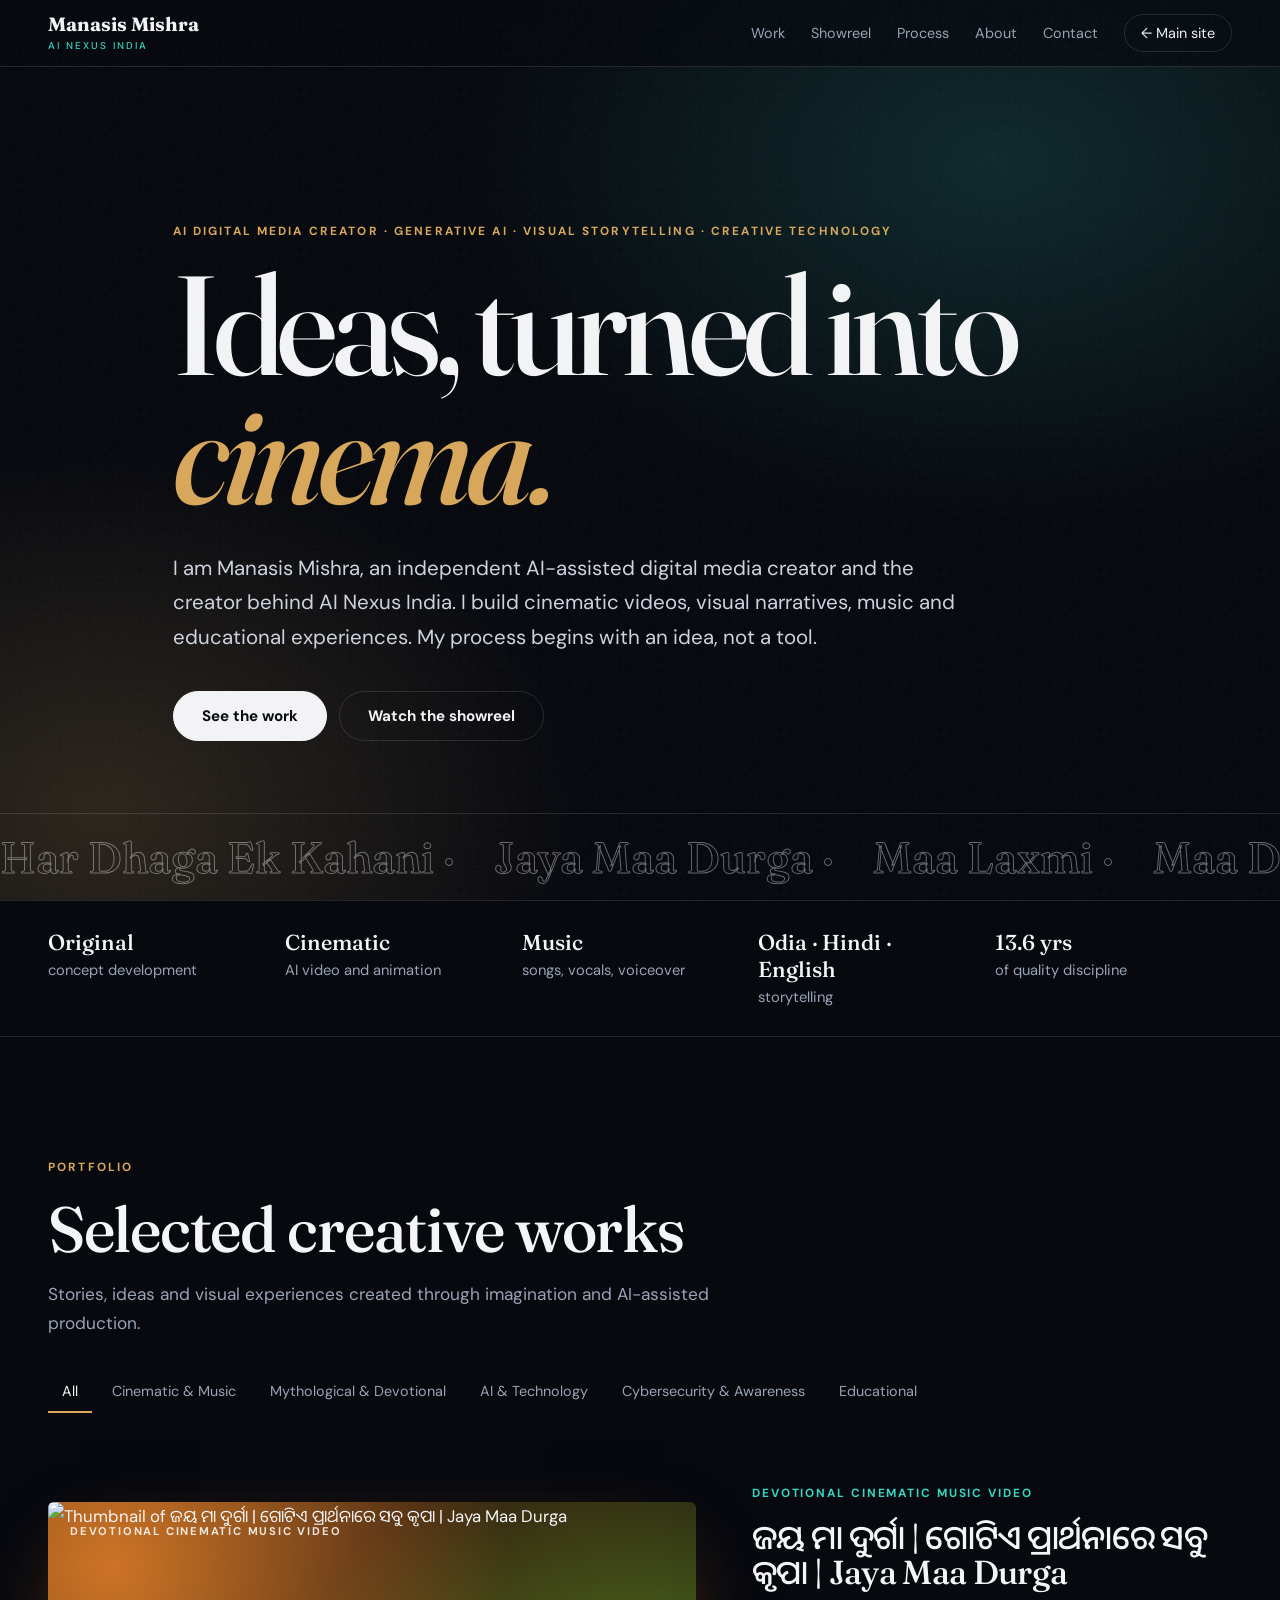
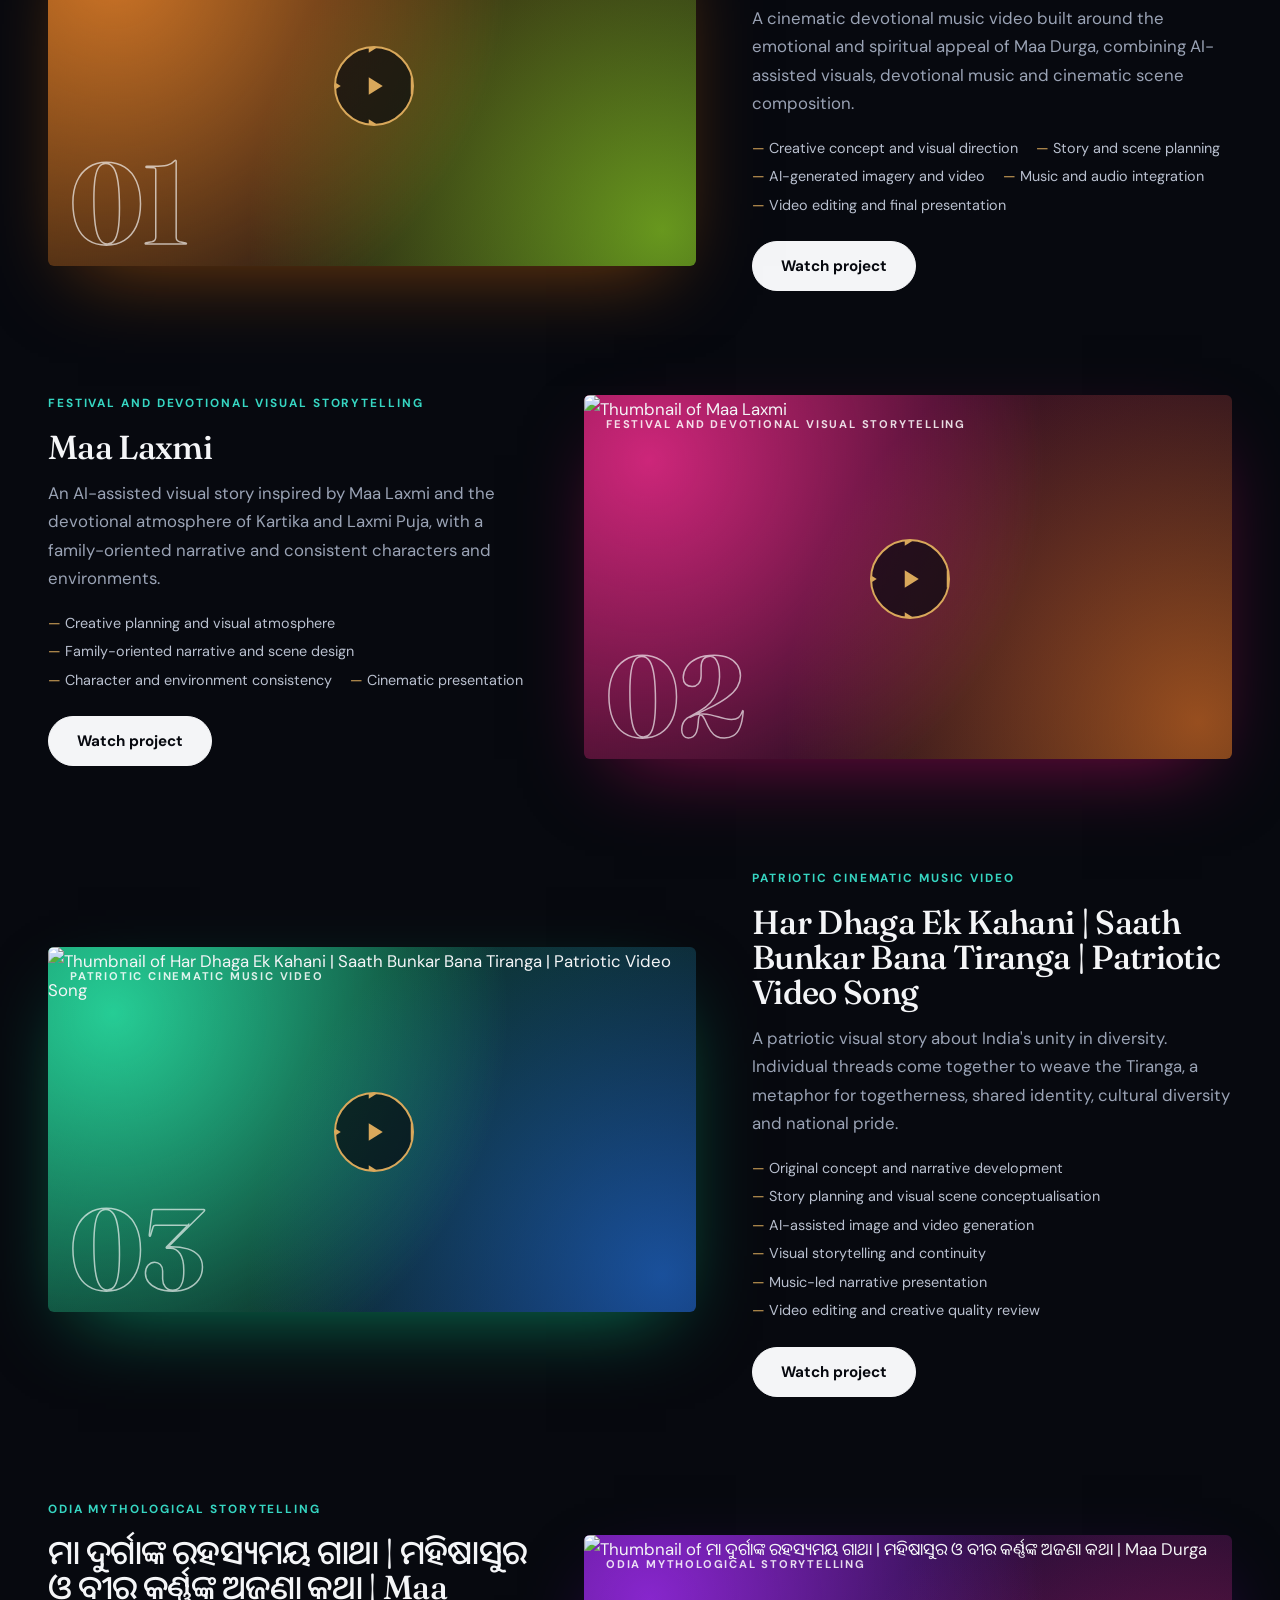
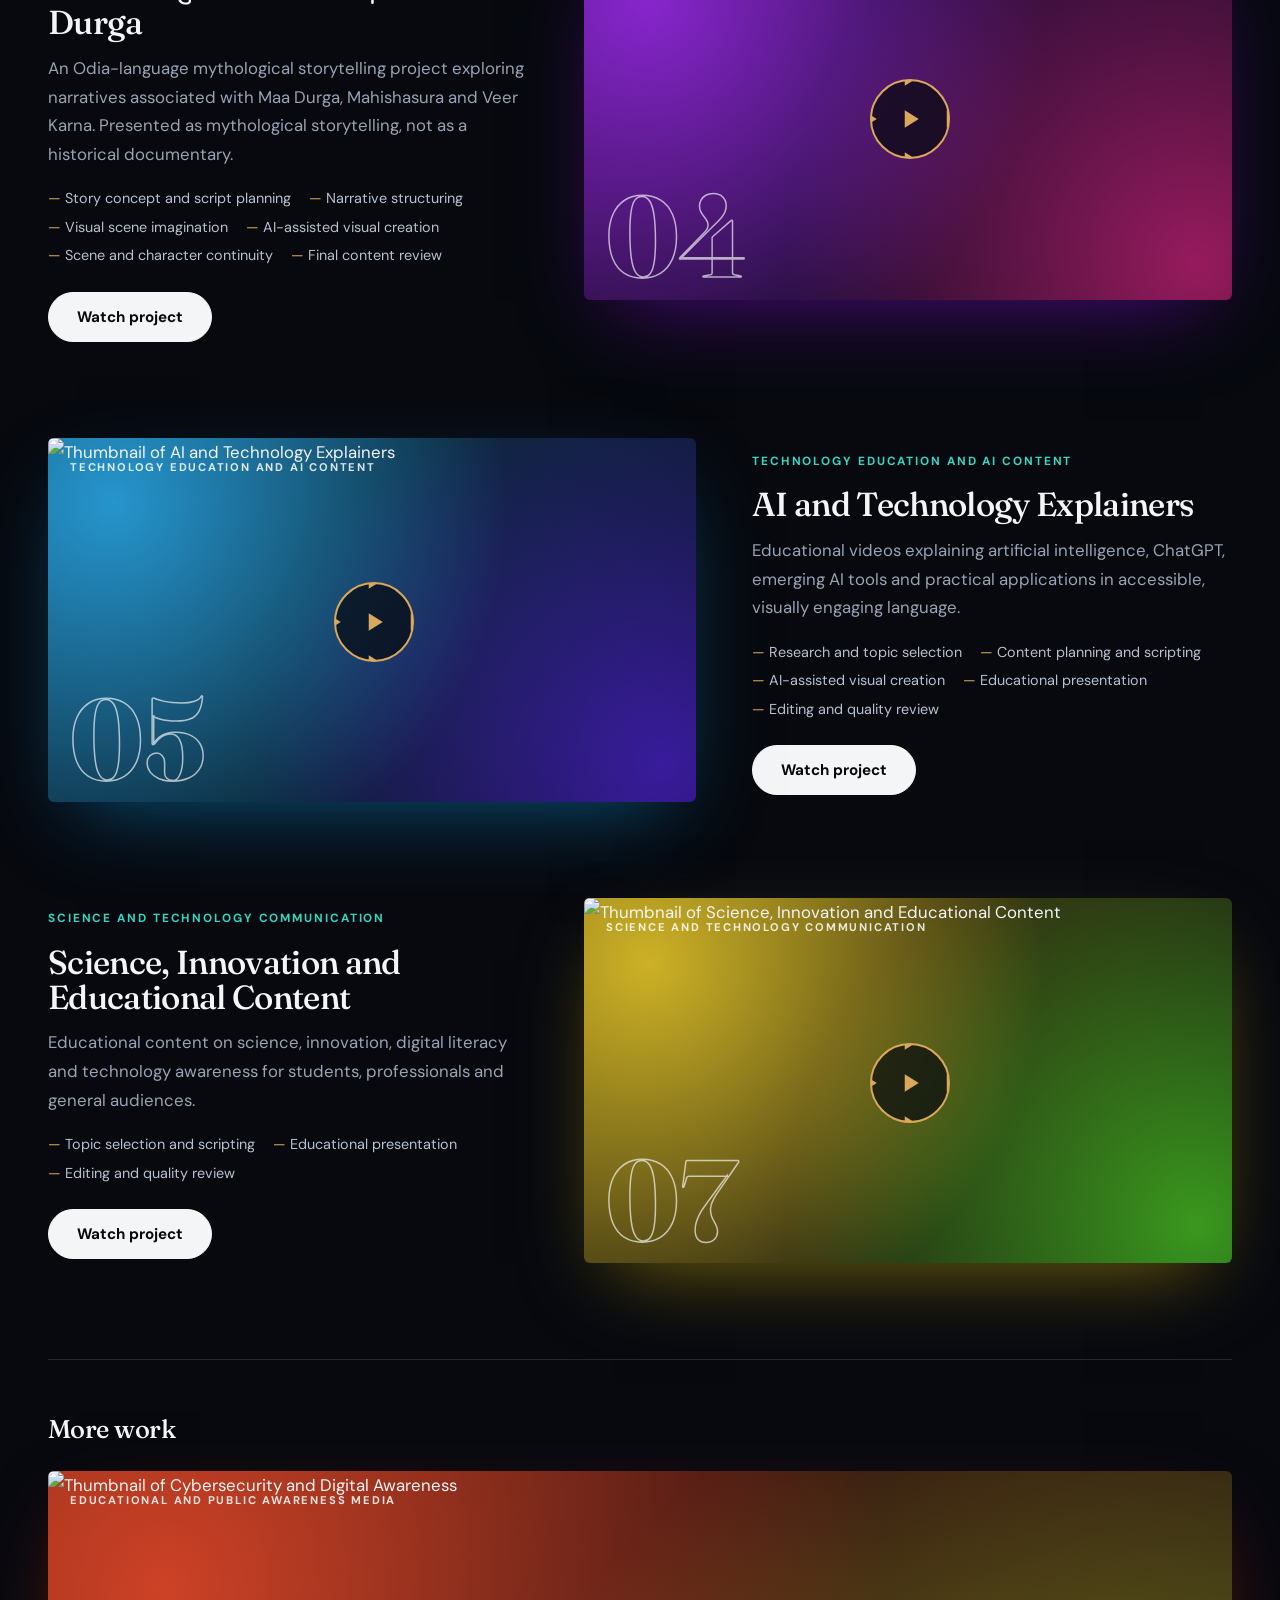
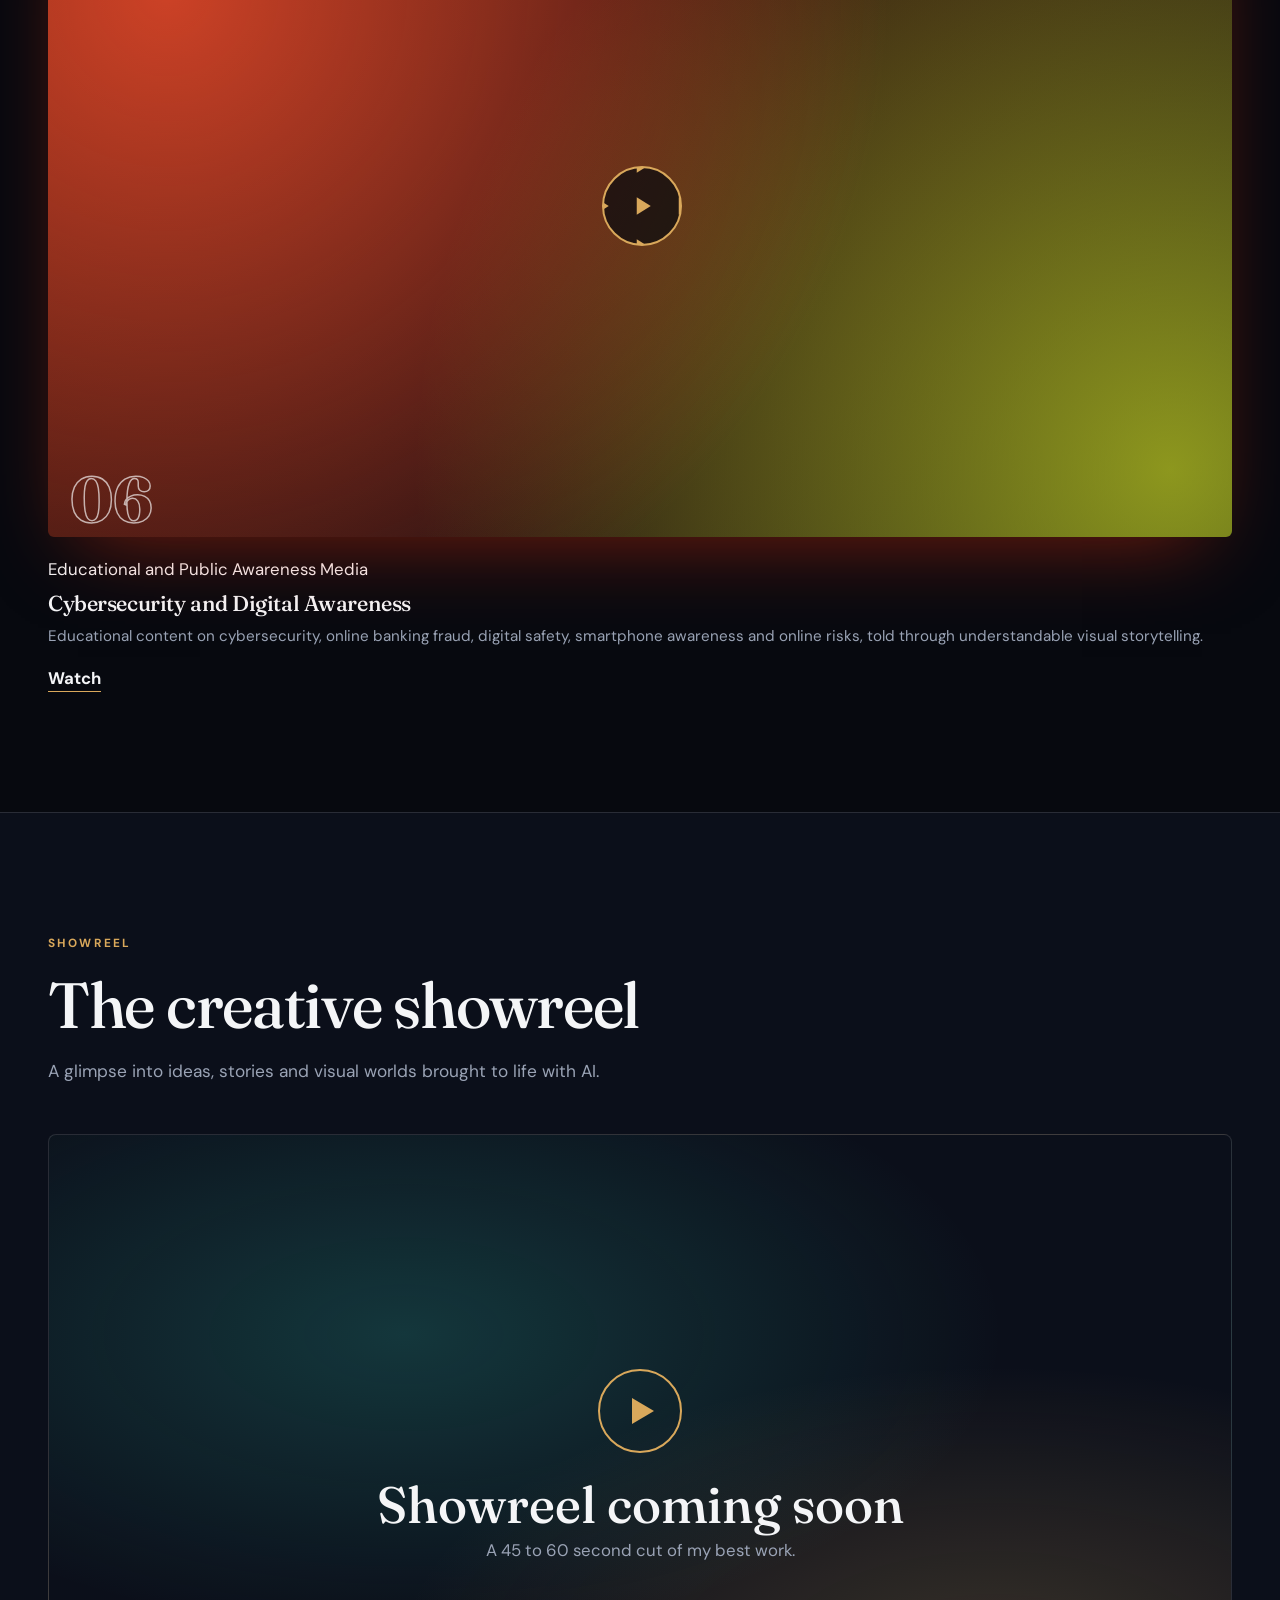
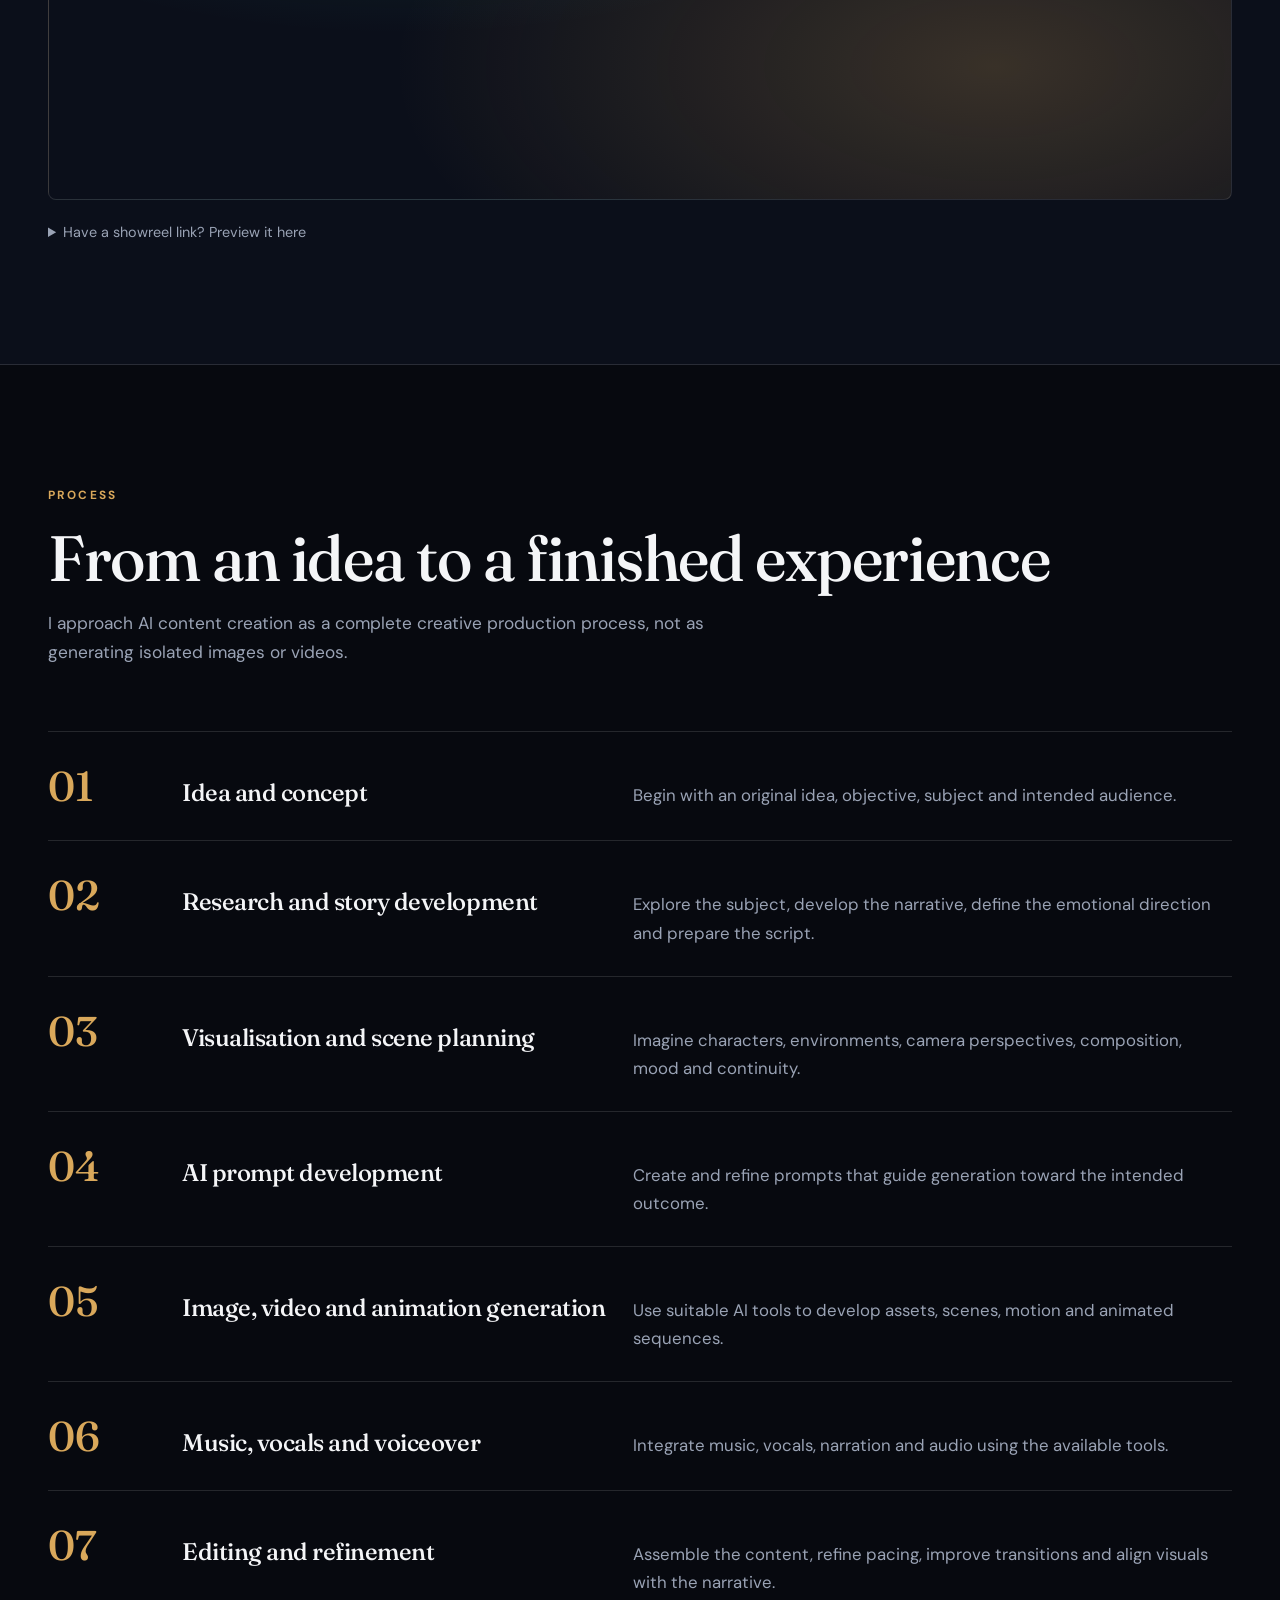
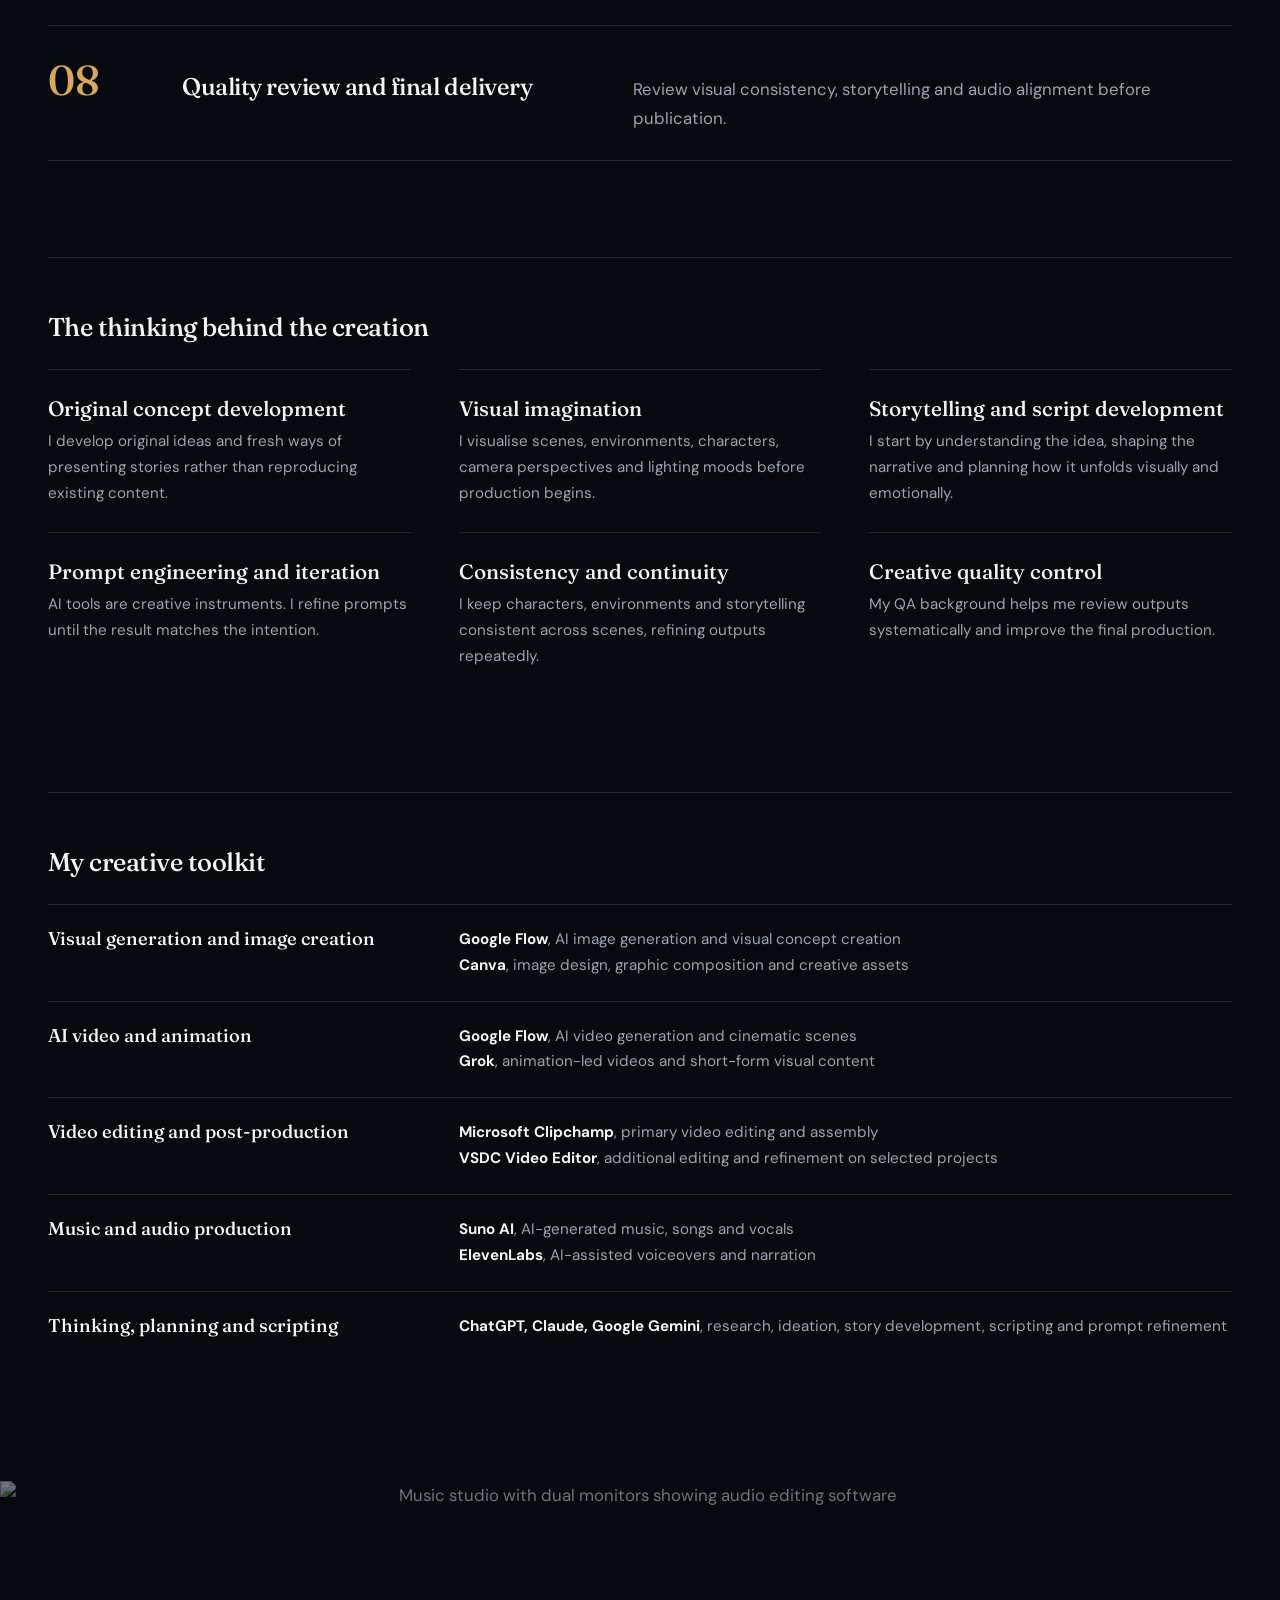
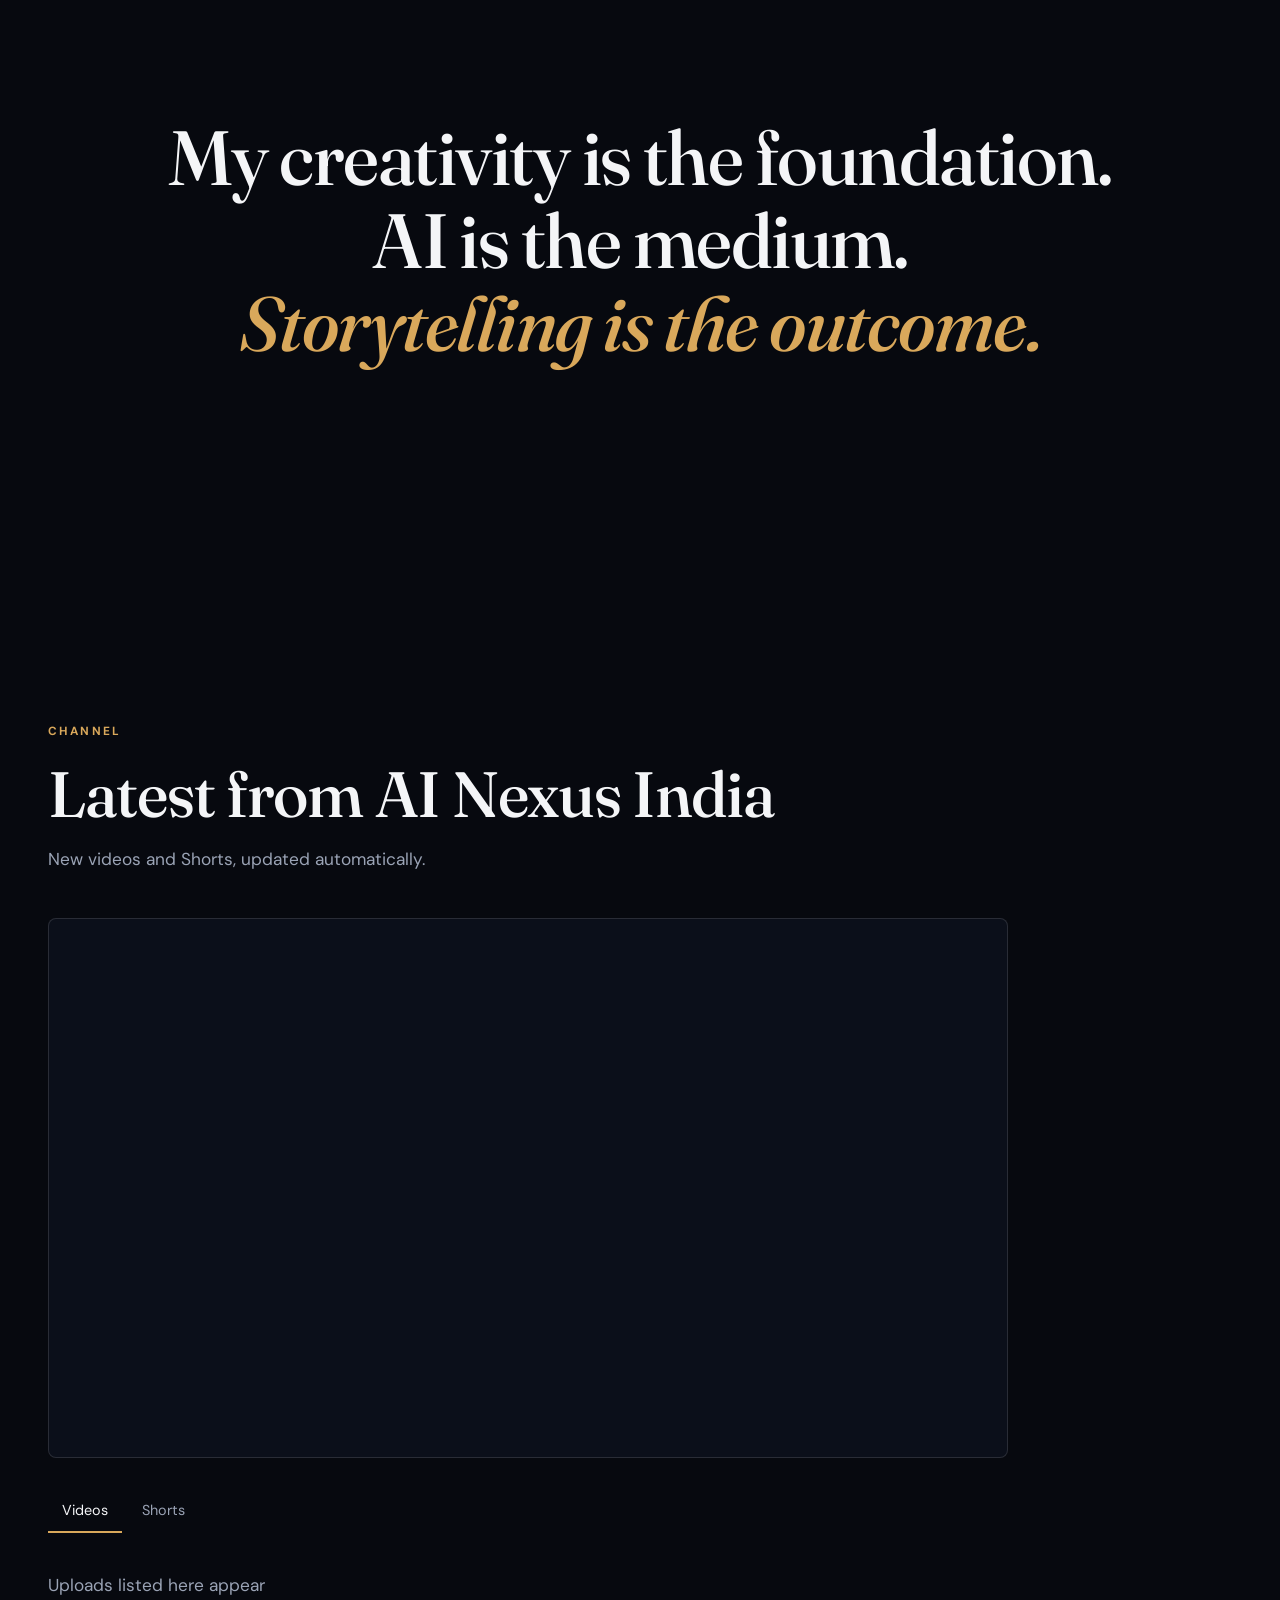
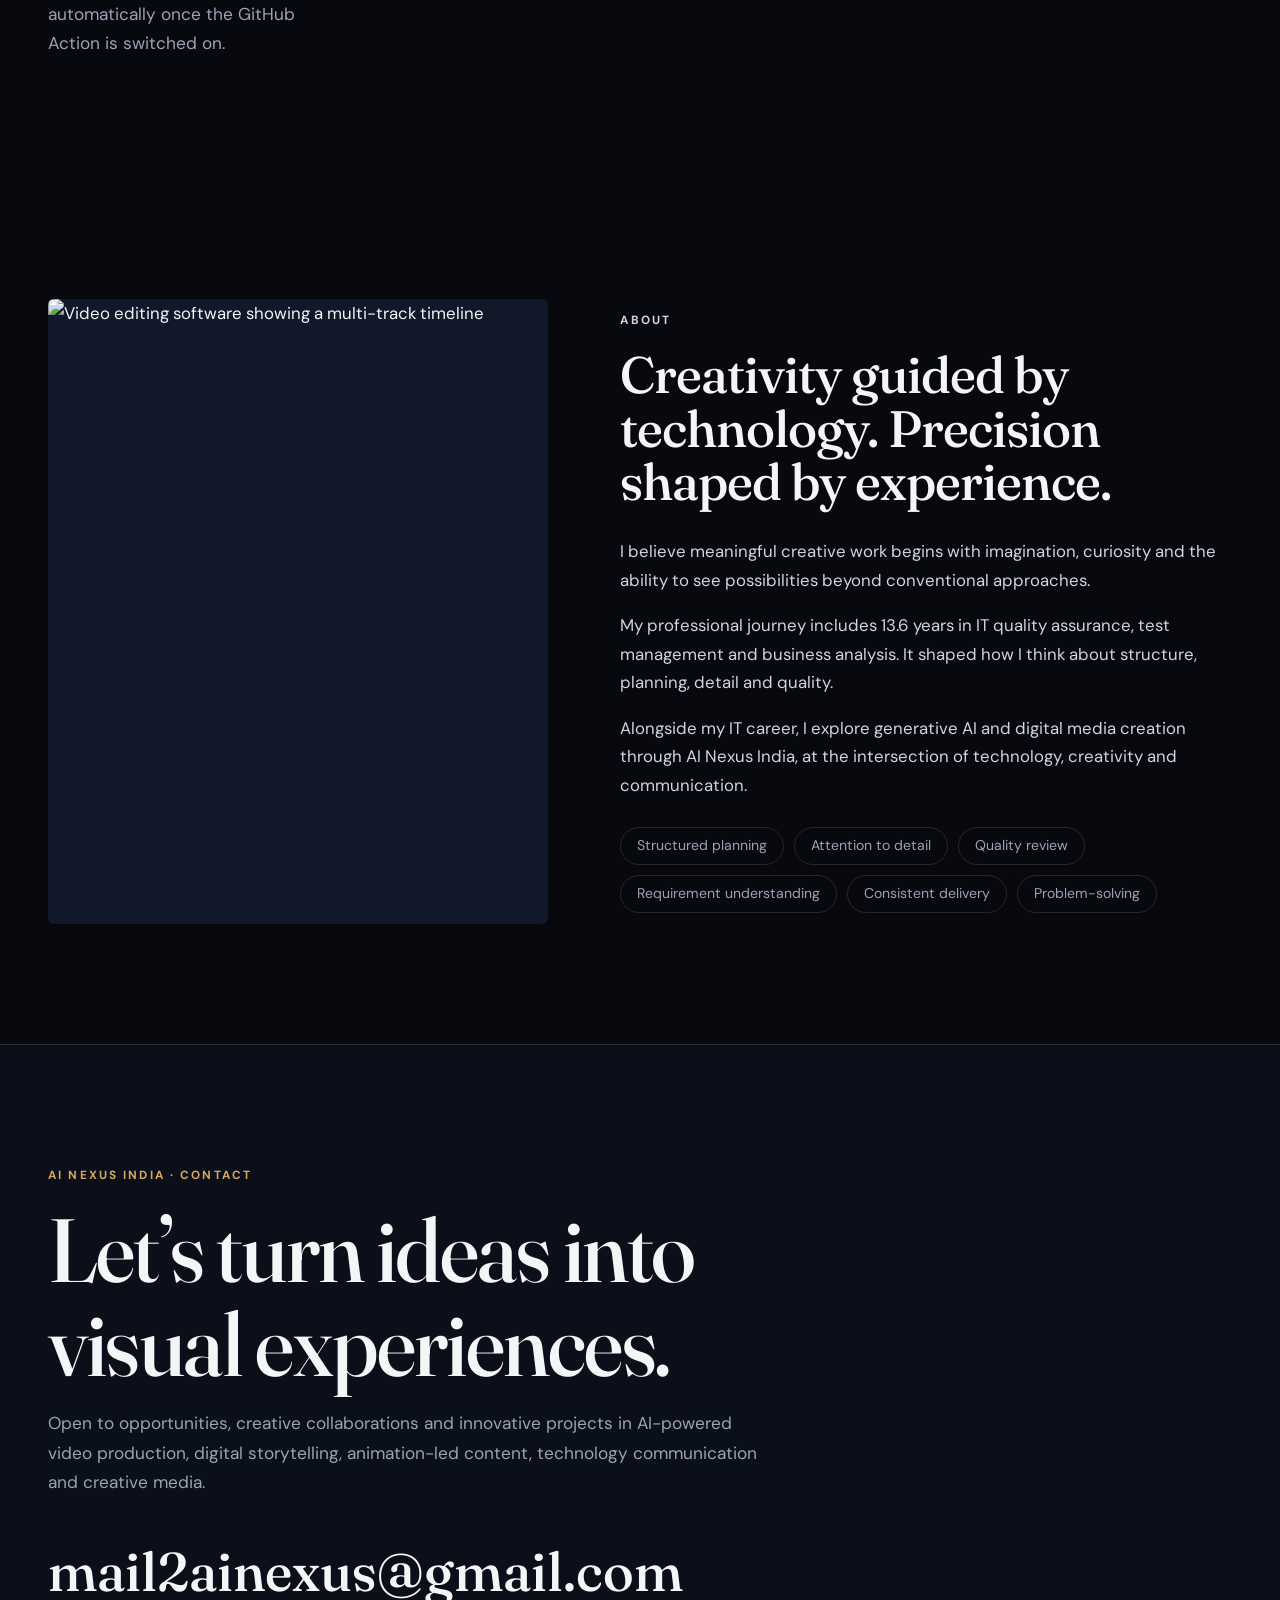
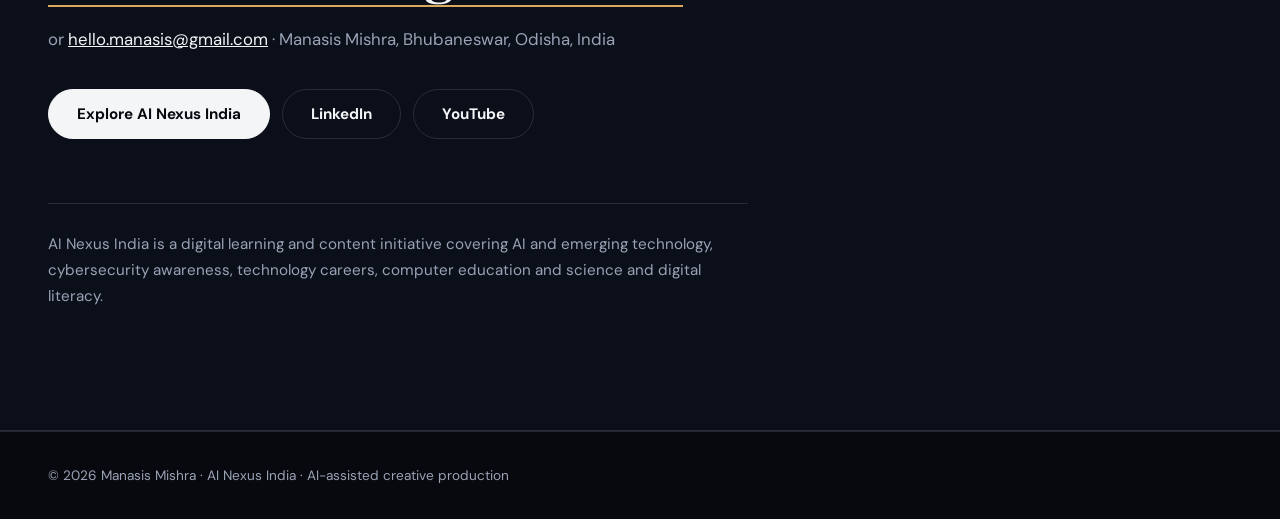
==== commit bfe0f1a0: "Portfolio style changed" ====
--- a/portfolio/index.html
+++ b/portfolio/index.html
@@ -2,113 +2,91 @@
 <html lang="en">
 <head>
 <meta charset="utf-8">
-<meta name="viewport" content="width=device-width, initial-scale=1">
+<meta name="viewport" content="width=device-width, initial-scale=1, viewport-fit=cover">
 <title>Manasis Mishra | AI Digital Media Creator | AI Nexus India</title>
-<meta name="description" content="Creative portfolio of Manasis Mishra, independent AI digital media creator behind AI Nexus India: cinematic videos, storytelling, music and educational media.">
-<meta name="theme-color" content="#0B1220">
+<meta name="description" content="Portfolio of Manasis Mishra, independent AI digital media creator behind AI Nexus India: cinematic videos, storytelling, music and educational media.">
+<meta name="theme-color" content="#07090F">
 <link rel="canonical" href="https://ainexusindia.github.io/ainexusindia/portfolio/">
-<meta property="og:type" content="website">
-<meta property="og:title" content="Manasis Mishra | AI Digital Media Creator">
+<meta property="og:type" content="website"><meta property="og:title" content="Manasis Mishra | AI Digital Media Creator">
 <meta property="og:description" content="Stories, ideas and visual experiences created through imagination and AI-assisted production.">
 <meta property="og:url" content="https://ainexusindia.github.io/ainexusindia/portfolio/">
-<meta property="og:image" content="https://ainexusindia.github.io/ainexusindia/portfolio/assets/og.jpg">
+<meta property="og:image" content="https://images.pexels.com/photos/695730/pexels-photo-695730.jpeg?auto=compress&cs=tinysrgb&w=1200">
 <meta name="twitter:card" content="summary_large_image">
 <link rel="preconnect" href="https://fonts.googleapis.com"><link rel="preconnect" href="https://fonts.gstatic.com" crossorigin>
-<link href="https://fonts.googleapis.com/css2?family=Cormorant+Garamond:wght@500;600;700&family=Manrope:wght@400;500;700&display=swap" rel="stylesheet">
+<link href="https://fonts.googleapis.com/css2?family=Fraunces:ital,opsz,wght@0,9..144,500;0,9..144,700;1,9..144,500&family=DM+Sans:wght@400;500;700&family=Noto+Sans+Oriya:wght@500;700&display=swap" rel="stylesheet">
 <link rel="stylesheet" href="style.css">
 </head>
 <body>
-<a class="skip" href="#works">Skip to selected works</a>
+<a class="skip" href="#work">Skip to work</a>
 <header class="nav"><div class="wrap nav-in">
-<a class="brand" href="#top">Manasis Mishra</a>
-<button class="burger" aria-label="Menu" aria-expanded="false" aria-controls="menu">&#9776;</button>
-<nav id="menu" aria-label="Main">
-<a href="#thinking">Thinking</a><a href="#toolkit">Toolkit</a><a href="#workflow">Workflow</a><a href="#works">Works</a><a href="#latest">Latest</a><a href="#about">About</a><a href="#showreel">Showreel</a><a href="#contact">Contact</a>
-<a class="back" href="../">&larr; AI Nexus India</a>
-</nav></div></header>
+<a class="logo" href="#top">Manasis Mishra<small>AI Nexus India</small></a>
+<button class="burger" aria-label="Menu" aria-expanded="false" aria-controls="menu">Menu</button>
+<nav id="menu" aria-label="Main"><a href="#work">Work</a><a href="#showreel">Showreel</a><a href="#process">Process</a><a href="#about">About</a><a href="#contact">Contact</a><a class="pill" href="https://ainexusindia.github.io/ainexusindia/">&larr; Main site</a></nav>
+</div></header>
+<main id="top">
+<section class="hero"><div class="wrap">
+<p class="eyebrow">AI Digital Media Creator &middot; Generative AI &middot; Visual Storytelling &middot; Creative Technology</p>
+<h1>Ideas, turned into <em>cinema.</em></h1>
+<p class="lede">I am Manasis Mishra, an independent AI-assisted digital media creator and the creator behind AI Nexus India. I build cinematic videos, visual narratives, music and educational experiences. My process begins with an idea, not a tool.</p>
+<div class="cta"><a class="btn" href="#work">See the work</a><a class="btn ghost" href="#showreel">Watch the showreel</a></div>
+</div><div class="marq" aria-hidden="true"><div id="mq"></div></div></section>
 
-<main id="top">
-<section class="hero"><div class="wrap hg"><div class="ht">
-<p class="kicker">AI Digital Media Creator &middot; Generative AI &middot; Visual Storytelling &middot; Creative Technology</p>
-<h1>Creativity is the foundation. AI is the medium. Storytelling is the outcome.</h1>
-<p class="lead">I am Manasis Mishra, an independent AI-assisted digital media creator and the creator behind AI Nexus India. I combine original thinking, storytelling and modern generative AI to develop cinematic videos, visual narratives, animation-led content, music and educational digital experiences.</p>
-<p class="lead sm">My creative process begins with an idea, not a tool. I conceptualise the story, visualise scenes, plan scripts, develop detailed prompts, generate visual content and refine the final output through editing and quality review. My 13.6 years in IT quality assurance, test management and business analysis add a structured, quality-focused approach.</p>
-<div class="cta"><a class="btn" href="#works">View selected works</a><a class="btn ghost" href="#contact">Start a collaboration</a></div>
-</div><div class="artw"><figure class="ph hero-ph"><div class="pw"><img src="https://images.pexels.com/photos/695730/pexels-photo-695730.jpeg?auto=compress&cs=tinysrgb&w=1000" alt="Video editing software showing a multi-track timeline" width="1000" height="667" fetchpriority="high"></div></figure></div></div><div class="filmbar" aria-hidden="true"><div id="film"></div></div></section>
+<section class="facts"><div class="wrap"><ul>
+<li><b>Original</b>concept development</li><li><b>Cinematic</b>AI video and animation</li><li><b>Music</b>songs, vocals, voiceover</li><li><b>Odia &middot; Hindi &middot; English</b>storytelling</li><li><b>13.6 yrs</b>of quality discipline</li></ul></div></section>
 
-<section id="thinking" class="sec"><div class="wrap">
-<h2>The thinking behind the creation</h2>
-<div class="grid g3" id="strengths"></div>
+<section id="work" class="sec"><div class="wrap">
+<div class="head"><div><p class="eyebrow">Portfolio</p><h2>Selected creative works</h2><p class="sub">Stories, ideas and visual experiences created through imagination and AI-assisted production.</p></div>
+<div class="tabs" id="filters" role="group" aria-label="Filter projects"></div></div>
+<div id="featured"></div>
+<h3 class="more" id="morehead">More work</h3><div class="cg" id="compact"></div>
 </div></section>
 
-<section id="toolkit" class="sec alt"><div class="wrap">
-<h2>My creative toolkit</h2>
-<p class="sub">Tools are instruments. Each one is used for a specific job in the production.</p>
-<div class="grid g3" id="tools"></div>
+<section id="showreel" class="sec dark"><div class="wrap">
+<p class="eyebrow">Showreel</p><h2>The creative showreel</h2><p class="sub">A glimpse into ideas, stories and visual worlds brought to life with AI.</p>
+<div class="reel" id="reel"></div>
+<details class="rl"><summary>Have a showreel link? Preview it here</summary><form id="reelform"><input id="reelurl" type="url" aria-label="Showreel YouTube URL" placeholder="https://www.youtube.com/watch?v=..."><button class="btn ghost" type="submit">Load</button></form></details>
 </div></section>
 
-<section id="workflow" class="sec"><div class="wrap">
-<h2>From an idea to a finished experience</h2>
-<p class="sub">I treat AI content creation as a complete creative production process, not as generating isolated images or videos.</p>
-<ol class="flow" id="flow"></ol>
+<section id="process" class="sec"><div class="wrap">
+<p class="eyebrow">Process</p><h2>From an idea to a finished experience</h2>
+<p class="sub">I approach AI content creation as a complete creative production process, not as generating isolated images or videos.</p>
+<ol class="steps" id="flow"></ol>
+<h3 class="more">The thinking behind the creation</h3><div class="six" id="strengths"></div>
+<h3 class="more">My creative toolkit</h3><div class="tk" id="tools"></div>
 </div></section>
 
-<section id="works" class="sec alt"><div class="wrap">
-<h2>Selected creative works</h2>
-<p class="sub">Stories, ideas and visual experiences created through imagination and AI-assisted production.</p>
-<div class="filters" role="group" aria-label="Filter projects" id="filters"></div>
-<div class="projects" id="projects" aria-live="polite"></div>
+<section class="band"><img loading="lazy" src="https://images.pexels.com/photos/4988137/pexels-photo-4988137.jpeg?auto=compress&cs=tinysrgb&w=1800" alt="Music studio with dual monitors showing audio editing software">
+<blockquote>My creativity is the foundation.<br>AI is the medium.<br><em>Storytelling is the outcome.</em></blockquote></section>
+
+<section id="latest" class="sec"><div class="wrap">
+<p class="eyebrow">Channel</p><h2>Latest from AI Nexus India</h2><p class="sub">New videos and Shorts, updated automatically.</p>
+<div class="player"><iframe src="https://www.youtube-nocookie.com/embed/videoseries?list=UUtvAw7ULZmDSy1lzh-Dc6mw" title="AI Nexus India latest uploads" loading="lazy" allow="encrypted-media;picture-in-picture" allowfullscreen></iframe></div>
+<div class="tabs" id="ft" role="group" aria-label="Video type"><button data-k="videos" aria-pressed="true">Videos</button><button data-k="shorts" aria-pressed="false">Shorts</button></div>
+<div class="feed videos" id="fl"></div>
 </div></section>
 
-<section id="worlds" class="sec"><div class="wrap"><h2>Inside the creative process</h2><p class="sub">The stages of production, from first edit to final polish.</p><div class="phg"><figure class="ph"><div class="pw"><img loading="lazy" src="https://images.pexels.com/photos/4988137/pexels-photo-4988137.jpeg?auto=compress&cs=tinysrgb&w=900" alt="Music studio with dual monitors showing audio editing software" width="900" height="600"></div><figcaption>Music, vocals and voiceover</figcaption></figure><figure class="ph"><div class="pw"><img loading="lazy" src="https://images.pexels.com/photos/11894290/pexels-photo-11894290.jpeg?auto=compress&cs=tinysrgb&w=900" alt="Colour grading wheels on a monitor in vivid hues" width="900" height="600"></div><figcaption>Colour and mood</figcaption></figure><figure class="ph"><div class="pw"><img loading="lazy" src="https://images.pexels.com/photos/1767783/pexels-photo-1767783.jpeg?auto=compress&cs=tinysrgb&w=900" alt="Close-up of a video editing timeline on screen" width="900" height="600"></div><figcaption>Pacing and transitions</figcaption></figure><figure class="ph"><div class="pw"><img loading="lazy" src="https://images.pexels.com/photos/29505140/pexels-photo-29505140.jpeg?auto=compress&cs=tinysrgb&w=900" alt="Close-up of video editing software interface" width="900" height="600"></div><figcaption>Quality review before delivery</figcaption></figure></div></div></section>
+<section id="gallery" class="sec dark" hidden><div class="wrap"><p class="eyebrow">Stills</p><h2>Frames and stills</h2><div class="gal" id="gal"></div></div></section>
 
-<section id="latest" class="sec"><div class="wrap">
-<h2>Latest from the channel</h2><p class="sub">New videos and Shorts from AI Nexus India, updated automatically.</p>
-<div class="filters" id="ft" role="group" aria-label="Video type"><button data-k="videos" aria-pressed="true">Videos</button><button data-k="shorts" aria-pressed="false">Shorts</button></div>
-<div class="feed videos" id="fl"></div></div></section>
-
-<section id="gallery" class="sec alt" hidden><div class="wrap"><h2>Frames and stills</h2><p class="sub">Selected images from my visual development process.</p><div class="gal" id="gal"></div></div></section>
-
-<section id="about" class="sec alt"><div class="wrap about">
-<div><h2>Creativity guided by technology. Precision shaped by experience.</h2></div>
-<div class="prose">
+<section id="about" class="sec"><div class="wrap about">
+<figure class="aph"><img loading="lazy" src="https://images.pexels.com/photos/695730/pexels-photo-695730.jpeg?auto=compress&cs=tinysrgb&w=1000" alt="Video editing software showing a multi-track timeline"></figure>
+<div><p class="eyebrow">About</p><h2>Creativity guided by technology. Precision shaped by experience.</h2>
 <p>I believe meaningful creative work begins with imagination, curiosity and the ability to see possibilities beyond conventional approaches.</p>
-<p>My professional journey includes 13.6 years of experience in IT quality assurance, test management and business analysis. This experience has shaped my approach to structured thinking, planning, attention to detail and quality.</p>
-<p>Alongside my IT career, I actively explore generative AI and digital media creation through AI Nexus India. My interest lies at the intersection of technology, creativity and communication, transforming ideas into meaningful visual experiences.</p>
-<ul class="chips" aria-label="What my IT background adds to creative production">
-<li>Structured planning</li><li>Attention to detail</li><li>Quality review</li><li>Requirement understanding</li><li>Consistent delivery</li><li>Problem-solving</li></ul>
-</div></div></section>
-
-<section id="showreel" class="sec alt"><div class="wrap">
-<h2>The creative showreel</h2>
-<p class="sub">A glimpse into ideas, stories and visual worlds brought to life with AI.</p>
-<div class="reel" id="reel"></div>
-<form class="reelform" id="reelform"><label for="reelurl">Preview a showreel URL</label>
-<input id="reelurl" type="url" placeholder="https://www.youtube.com/watch?v=..."><button class="btn ghost" type="submit">Load</button></form>
+<p>My professional journey includes 13.6 years in IT quality assurance, test management and business analysis. It shaped how I think about structure, planning, detail and quality.</p>
+<p>Alongside my IT career, I explore generative AI and digital media creation through AI Nexus India, at the intersection of technology, creativity and communication.</p>
+<ul class="chips"><li>Structured planning</li><li>Attention to detail</li><li>Quality review</li><li>Requirement understanding</li><li>Consistent delivery</li><li>Problem-solving</li></ul></div>
 </div></section>
 
-<section id="brand" class="sec"><div class="wrap brand">
-<div><h2>AI Nexus India</h2>
-<p>A digital learning and content initiative that makes technology understandable, accessible and useful to a wider audience.</p>
-<ul class="chips"><li>Artificial Intelligence</li><li>Cybersecurity awareness</li><li>Technology careers</li><li>Computer education</li><li>Science and digital literacy</li></ul></div>
-<div class="cta col"><a class="btn" href="https://ainexusindia.github.io/ainexusindia/">Explore AI Nexus India</a><a class="btn ghost" href="https://www.youtube.com/@AINEXUSINDIA" target="_blank" rel="noopener">Visit the YouTube channel</a></div>
-</div></section>
-
-<section id="contact" class="sec alt"><div class="wrap contact">
-<h2>Let's turn ideas into visual experiences.</h2>
-<p class="lead">Open to opportunities, creative collaborations and innovative projects in AI-powered video production, digital storytelling, animation-led content, technology communication and creative media.</p>
-<address>
-<strong>Manasis Mishra</strong><br>Bhubaneswar, Odisha, India<br>
-<a href="mailto:mail2ainexus@gmail.com">mail2ainexus@gmail.com</a> (primary)<br>
-<a href="mailto:hello.manasis@gmail.com">hello.manasis@gmail.com</a> (secondary)
-</address>
-<div class="cta"><a class="btn" href="mailto:mail2ainexus@gmail.com?subject=Creative%20collaboration">Email me</a>
-<a class="btn ghost" href="https://www.linkedin.com/in/manasismishra/" target="_blank" rel="noopener">LinkedIn</a>
-<a class="btn ghost" href="https://www.youtube.com/@AINEXUSINDIA" target="_blank" rel="noopener">YouTube</a>
-<a class="btn ghost" href="https://ainexusindia.github.io/ainexusindia/">Main website</a></div>
+<section id="contact" class="sec dark contact"><div class="wrap">
+<p class="eyebrow">AI Nexus India &middot; Contact</p>
+<h2>Let&rsquo;s turn ideas into visual experiences.</h2>
+<p class="sub">Open to opportunities, creative collaborations and innovative projects in AI-powered video production, digital storytelling, animation-led content, technology communication and creative media.</p>
+<a class="mail" href="mailto:mail2ainexus@gmail.com?subject=Creative%20collaboration">mail2ainexus@gmail.com</a>
+<p class="alt">or <a href="mailto:hello.manasis@gmail.com">hello.manasis@gmail.com</a> &middot; Manasis Mishra, Bhubaneswar, Odisha, India</p>
+<div class="cta"><a class="btn" href="https://ainexusindia.github.io/ainexusindia/">Explore AI Nexus India</a><a class="btn ghost" href="https://www.linkedin.com/in/manasismishra/" target="_blank" rel="noopener">LinkedIn</a><a class="btn ghost" href="https://www.youtube.com/@AINEXUSINDIA" target="_blank" rel="noopener">YouTube</a></div>
+<p class="about-brand">AI Nexus India is a digital learning and content initiative covering AI and emerging technology, cybersecurity awareness, technology careers, computer education and science and digital literacy.</p>
 </div></section>
 </main>
-<footer><div class="wrap">&copy; 2026 Manasis Mishra &middot; AI Nexus India. AI-assisted creative production.</div></footer>
+<footer><div class="wrap">&copy; 2026 Manasis Mishra &middot; AI Nexus India &middot; AI-assisted creative production</div></footer>
 <script src="app.js"></script>
 </body>
 </html>
--- a/portfolio/style.css
+++ b/portfolio/style.css
@@ -1,114 +1,87 @@
-:root{--bg:#0B1220;--gr:#141C2B;--teal:#36D6C2;--gold:#D9A85B;--off:#F4F5F7;--mut:#A8B0BF;--line:#26324a;--serif:"Cormorant Garamond",Georgia,serif;--sans:Manrope,system-ui,sans-serif}
-*{box-sizing:border-box}html{scroll-behavior:smooth;scroll-padding-top:72px}
-body{margin:0;background:var(--bg);color:var(--off);font:400 1.02rem/1.7 var(--sans)}
-a{color:var(--teal)}img{max-width:100%;display:block}
-:focus-visible{outline:2px solid var(--gold);outline-offset:3px}
+:root{--bg:#07090F;--ink:#F4F5F7;--mut:#9AA3B5;--line:rgba(255,255,255,.12);--teal:#36D6C2;--gold:#D9A85B;--serif:Fraunces,"Noto Sans Oriya",Georgia,serif;--sans:"DM Sans","Noto Sans Oriya",system-ui,sans-serif}
+*{box-sizing:border-box}html{scroll-behavior:smooth;scroll-padding-top:70px}
+body{margin:0;background:var(--bg);color:var(--ink);font:400 1.05rem/1.7 var(--sans);-webkit-font-smoothing:antialiased}
+body:before{content:"";position:fixed;inset:0;z-index:50;pointer-events:none;opacity:.07;background:url("data:image/svg+xml,%3Csvg xmlns='http://www.w3.org/2000/svg' width='160' height='160'%3E%3Cfilter id='n'%3E%3CfeTurbulence baseFrequency='.9' numOctaves='2'/%3E%3C/filter%3E%3Crect width='160' height='160' filter='url(%23n)'/%3E%3C/svg%3E")}
+a{color:inherit}img{max-width:100%;display:block}:focus-visible{outline:2px solid var(--gold);outline-offset:3px}
 .skip{position:absolute;left:-999px}.skip:focus{left:8px;top:8px;background:var(--gold);color:#000;padding:8px;z-index:99}
-.wrap{max-width:1180px;margin:0 auto;padding:0 24px}
-.nav{position:sticky;top:0;z-index:20;background:rgba(11,18,32,.92);backdrop-filter:blur(8px);border-bottom:1px solid var(--line)}
-.nav-in{display:flex;align-items:center;justify-content:space-between;height:64px}
-.brand{font:700 1.4rem var(--serif);color:var(--off);text-decoration:none}
-nav{display:flex;gap:20px;align-items:center;font-size:.9rem}nav a{color:var(--mut);text-decoration:none}nav a:hover{color:var(--off)}
-nav .back{color:var(--gold);border:1px solid var(--gold);padding:4px 12px;border-radius:99px}
-.burger{display:none;background:none;border:0;color:var(--off);font-size:1.6rem}
-.hero{padding:96px 0 40px;background:radial-gradient(900px 400px at 85% 0,rgba(54,214,194,.12),transparent),radial-gradient(700px 400px at 0 100%,rgba(217,168,91,.1),transparent)}
-.kicker{color:var(--gold);font-size:.85rem;letter-spacing:.04em;max-width:60ch}
-h1,h2{font-family:var(--serif);line-height:1.08;margin:0 0 16px;font-weight:600}
-h1{font-size:clamp(2.6rem,6.4vw,5.2rem);max-width:15em}
-h2{font-size:clamp(2rem,4vw,3.1rem)}h3{font-size:1.1rem;margin:.2rem 0 .4rem}
-.lead{font-size:1.15rem;color:#dfe3ea;max-width:68ch}.lead.sm{font-size:1rem;color:var(--mut)}
-.sub{color:var(--mut);max-width:62ch;margin:0 0 32px}
-.cta{display:flex;flex-wrap:wrap;gap:12px;margin:28px 0}.cta.col{flex-direction:column;align-items:flex-start}
-.btn{display:inline-block;background:var(--teal);color:#06231f;font-weight:700;padding:12px 22px;border-radius:6px;text-decoration:none;border:1px solid var(--teal);cursor:pointer;font:inherit;font-weight:700}
-.btn:hover{background:var(--gold);border-color:var(--gold)}.btn.ghost{background:none;color:var(--off);border-color:var(--line)}.btn.ghost:hover{border-color:var(--teal);color:var(--teal);background:none}
-.strip{display:flex;gap:10px;margin-top:48px;opacity:.55;overflow:hidden}.strip i{flex:0 0 90px;height:56px;border:1px solid var(--gold);border-radius:4px;background:linear-gradient(135deg,var(--gr),#0f2a33)}
-.sec{padding:88px 0}.sec.alt{background:var(--gr)}
-.grid{display:grid;gap:20px}.g3{grid-template-columns:repeat(auto-fit,minmax(300px,1fr))}
-.card{background:var(--gr);border:1px solid var(--line);border-radius:10px;padding:24px;transition:border-color .2s,transform .2s}
-.alt .card{background:var(--bg)}.card:hover{border-color:var(--teal);transform:translateY(-3px)}
-.card p{margin:0;color:var(--mut);font-size:.95rem}.card svg{width:30px;height:30px;stroke:var(--gold);fill:none;stroke-width:1.6}
-.card ul{margin:8px 0 0;padding-left:18px;color:var(--mut);font-size:.93rem}.card li b{color:var(--off)}
-.flow{list-style:none;margin:0;padding:0 0 12px;display:flex;gap:18px;overflow-x:auto;scroll-snap-type:x mandatory}
-.flow li{flex:0 0 250px;scroll-snap-align:start;border-top:3px solid var(--teal);padding-top:14px}
-.flow li span{font:600 2.2rem var(--serif);color:var(--gold)}.flow p{color:var(--mut);font-size:.93rem;margin:0}
-.filters{display:flex;flex-wrap:wrap;gap:10px;margin-bottom:32px}
-.filters button{background:none;border:1px solid var(--line);color:var(--mut);padding:8px 16px;border-radius:99px;cursor:pointer;font:inherit;font-size:.9rem}
-.filters button[aria-pressed=true]{background:var(--teal);color:#06231f;border-color:var(--teal);font-weight:700}
-.projects{display:grid;gap:28px;grid-template-columns:repeat(auto-fit,minmax(min(100%,520px),1fr))}
-.proj{background:var(--bg);border:1px solid var(--line);border-radius:12px;overflow:hidden;display:flex;flex-direction:column}
-.proj[hidden]{display:none}
-.thumb{position:relative;aspect-ratio:16/9;background:linear-gradient(135deg,#10243a,#2a1f12);display:grid;place-items:center;color:var(--mut);font-size:.9rem;text-align:center;padding:16px}
-.thumb img,.thumb iframe{position:absolute;inset:0;width:100%;height:100%;border:0;object-fit:cover}
-.play{position:absolute;inset:0;background:none;border:0;cursor:pointer}
-.play:after{content:"";position:absolute;left:50%;top:50%;width:68px;height:68px;margin:-34px;border-radius:50%;background:rgba(11,18,32,.75) url("data:image/svg+xml,%3Csvg xmlns='http://www.w3.org/2000/svg' viewBox='0 0 24 24'%3E%3Cpath fill='%23D9A85B' d='M9 7v10l8-5z'/%3E%3C/svg%3E") center/38px;border:2px solid var(--gold)}
-.pb{padding:24px;display:flex;flex-direction:column;gap:10px;flex:1}
-.cat{color:var(--gold);font-size:.85rem}.pb h3{font:600 1.5rem/1.2 var(--serif);margin:0}.pb p{margin:0;color:var(--mut);font-size:.95rem}
-.pb ul{margin:0;padding-left:18px;color:var(--mut);font-size:.9rem}.pb .tools{color:var(--teal);font-size:.85rem}
-.pb .btn{align-self:flex-start;margin-top:auto}.note{font-size:.8rem;color:var(--gold)}
-.about{display:grid;grid-template-columns:1fr 1.2fr;gap:56px}.prose p{margin:0 0 16px;color:#dfe3ea}
-.chips{list-style:none;display:flex;flex-wrap:wrap;gap:8px;padding:0;margin:20px 0 0}.chips li{border:1px solid var(--line);border-radius:99px;padding:5px 14px;font-size:.88rem;color:var(--mut)}
-.reel{aspect-ratio:16/9;max-width:900px;border:1px dashed var(--gold);border-radius:12px;display:grid;place-items:center;font:600 1.8rem var(--serif);color:var(--gold);position:relative;overflow:hidden}
-.reel iframe{position:absolute;inset:0;width:100%;height:100%;border:0}
-.reelform{display:flex;flex-wrap:wrap;gap:10px;align-items:center;margin-top:16px;max-width:900px}.reelform label{width:100%;font-size:.85rem;color:var(--mut)}
-.reelform input{flex:1;min-width:220px;background:var(--bg);border:1px solid var(--line);color:var(--off);padding:11px;border-radius:6px;font:inherit}
-.brand{display:grid;grid-template-columns:1.5fr 1fr;gap:40px;align-items:center}
-address{font-style:normal;line-height:2;margin-top:18px}footer{padding:28px 0;border-top:1px solid var(--line);color:var(--mut);font-size:.85rem}
-.rv{opacity:0;transform:translateY(16px);transition:opacity .6s,transform .6s}.rv.in{opacity:1;transform:none}
-@media(max-width:860px){.about,.brand{grid-template-columns:1fr}.burger{display:block}
-nav{display:none;position:absolute;top:64px;left:0;right:0;flex-direction:column;align-items:flex-start;background:var(--bg);padding:16px 24px;border-bottom:1px solid var(--line)}nav.open{display:flex}
-.flow{flex-direction:column;overflow:visible;border-left:2px solid var(--teal);gap:22px;padding-left:20px}.flow li{flex:none;border-top:0;padding:0}
-.sec{padding:60px 0}.hero{padding-top:56px}}
-@media(prefers-reduced-motion:reduce){*{transition:none!important;scroll-behavior:auto!important}.rv{opacity:1;transform:none}}
-
-:root{--teal:#22F0CC;--gold:#FFB23E;--pk:#FF3D81;--vi:#8B5CF6;--sf:#FF7A2F;--grad:linear-gradient(110deg,#22F0CC,#8B5CF6 35%,#FF3D81 65%,#FFB23E)}
-body{background:radial-gradient(1000px 600px at 100% 0,rgba(139,92,246,.14),transparent 60%),var(--bg)}
-h1{background:var(--grad);background-size:250% 100%;-webkit-background-clip:text;background-clip:text;color:transparent}
-.btn{background:linear-gradient(110deg,var(--teal),#7CF5E0,var(--gold));background-size:200% 100%;color:#041a17;border:0}
-.btn:hover{background-position:100% 0;box-shadow:0 8px 28px rgba(34,240,204,.35)}.btn.ghost{background:none;border:1px solid var(--line);color:var(--off)}.btn.ghost:hover{border-color:var(--pk);color:var(--pk);box-shadow:none}
-h2:after{content:"";display:block;width:64px;height:4px;border-radius:4px;background:var(--grad);margin-top:12px}
-.card:hover,.proj:hover{border-color:var(--pk);box-shadow:0 12px 40px rgba(255,61,129,.18)}
-.proj{transition:transform .25s,box-shadow .25s,border-color .25s}.proj:hover{transform:translateY(-6px)}
-.cat{color:var(--pk);font-weight:700}.flow li{border-top-color:var(--vi)}.flow li span{background:var(--grad);-webkit-background-clip:text;background-clip:text;color:transparent}
-.filters button[aria-pressed=true]{background:var(--grad);border:0;color:#10131c}.filters button:hover{border-color:var(--teal);color:var(--off)}
-.strip i{border-color:var(--pk);background:linear-gradient(120deg,#12243a,#3a1450,#12243a);background-size:300% 100%}
-.chips li{border-color:rgba(139,92,246,.5)}
-.feed{display:grid;gap:18px;grid-template-columns:repeat(auto-fill,minmax(260px,1fr))}.feed.shorts{grid-template-columns:repeat(auto-fill,minmax(170px,1fr))}
-.fc{display:block;color:var(--off);text-decoration:none;font-size:.9rem;line-height:1.4}.fc img{width:100%;aspect-ratio:16/9;object-fit:cover;border-radius:10px;border:1px solid var(--line);margin-bottom:8px;transition:transform .25s,border-color .25s}
-.shorts .fc img{aspect-ratio:9/16}.fc:hover img{transform:scale(1.03);border-color:var(--pk)}
-.gal{columns:3 260px;column-gap:16px}.gal figure{margin:0 0 16px;break-inside:avoid}.gal img{width:100%;border-radius:10px;border:1px solid var(--line)}.gal figcaption{font-size:.85rem;color:var(--mut);padding-top:6px}
+.wrap{max-width:1240px;margin:0 auto;padding:0 28px}
+.eyebrow{font-size:.74rem;letter-spacing:.18em;text-transform:uppercase;color:var(--gold);margin:0 0 18px;font-weight:700}
+h1,h2,h3{font-family:var(--serif);font-weight:500;margin:0;letter-spacing:-.02em;line-height:1.05}
+h2{font-size:clamp(2.2rem,5vw,4rem)}em{color:var(--gold);font-style:italic}
+.sub{color:var(--mut);max-width:60ch;margin:18px 0 0;font-size:1.08rem}
+/* nav */
+.nav{position:fixed;top:0;left:0;right:0;z-index:30;background:rgba(7,9,15,.7);backdrop-filter:blur(14px);border-bottom:1px solid var(--line)}
+.nav-in{display:flex;align-items:center;justify-content:space-between;height:66px}
+.logo{font:700 1.2rem var(--serif);text-decoration:none;display:flex;flex-direction:column;line-height:1.1}.logo small{font:500 .62rem var(--sans);letter-spacing:.2em;text-transform:uppercase;color:var(--teal);margin-top:3px}
+nav{display:flex;gap:26px;align-items:center;font-size:.9rem}nav a{text-decoration:none;color:var(--mut);transition:color .2s}nav a:hover{color:var(--ink)}
+nav .pill{color:var(--ink);border:1px solid var(--line);padding:6px 16px;border-radius:99px}nav .pill:hover{border-color:var(--gold);color:var(--gold)}
+.burger{display:none;background:none;border:1px solid var(--line);color:var(--ink);padding:6px 14px;border-radius:99px;font:inherit}
+/* buttons */
+.cta{display:flex;flex-wrap:wrap;gap:12px;margin:36px 0 0}
+.btn{display:inline-block;background:var(--ink);color:#07090F;font:700 .95rem var(--sans);padding:14px 28px;border-radius:99px;text-decoration:none;border:1px solid var(--ink);cursor:pointer;transition:transform .2s,background .2s,color .2s}
+.btn:hover{background:var(--gold);border-color:var(--gold);transform:translateY(-2px)}.btn.ghost{background:none;color:var(--ink);border-color:var(--line)}.btn.ghost:hover{border-color:var(--teal);color:var(--teal);background:none}
+/* hero */
+.hero{position:relative;min-height:100svh;display:flex;flex-direction:column;justify-content:flex-end;padding-top:120px;overflow:hidden;background:radial-gradient(900px 600px at 78% 18%,rgba(54,214,194,.16),transparent 60%),radial-gradient(800px 600px at 8% 90%,rgba(217,168,91,.18),transparent 60%)}
+.hero h1{font-size:clamp(3.4rem,11vw,9.6rem);line-height:.92;letter-spacing:-.04em;max-width:11ch}
+.lede{font-size:clamp(1.05rem,1.6vw,1.3rem);color:#cfd5e1;max-width:56ch;margin:32px 0 0}
+.marq{overflow:hidden;margin-top:72px;border-top:1px solid var(--line);padding:16px 0}
+#mq{display:flex;width:max-content;font:500 clamp(1.6rem,3.4vw,2.8rem) var(--serif);color:transparent;-webkit-text-stroke:1px rgba(244,245,247,.4);white-space:nowrap}#mq span{padding-right:2.5rem}
+.facts{border-block:1px solid var(--line)}.facts ul{list-style:none;margin:0;padding:0;display:grid;grid-template-columns:repeat(auto-fit,minmax(190px,1fr))}
+.facts li{padding:28px 24px 28px 0;color:var(--mut);font-size:.92rem;line-height:1.4}.facts b{display:block;font:500 1.35rem var(--serif);color:var(--ink);margin-bottom:4px}
+.sec{padding:120px 0}.sec.dark{background:#0b0f1a;border-block:1px solid var(--line)}
+.head{display:flex;justify-content:space-between;align-items:flex-end;gap:32px;flex-wrap:wrap;margin-bottom:64px}
+.tabs{display:flex;flex-wrap:wrap;gap:6px}.tabs button{background:none;border:0;color:var(--mut);padding:8px 14px;font:inherit;font-size:.9rem;cursor:pointer;border-bottom:2px solid transparent}
+.tabs button:hover{color:var(--ink)}.tabs button[aria-pressed=true]{color:var(--ink);border-color:var(--gold)}
+/* work */
+.row{display:grid;grid-template-columns:1.35fr 1fr;gap:56px;align-items:center;margin-bottom:96px}.row:nth-child(even){grid-template-columns:1fr 1.35fr}.row:nth-child(even) .pvw{order:2}
+.pv{position:relative;aspect-ratio:16/9;overflow:hidden;border-radius:6px;background:linear-gradient(135deg,hsl(var(--h) 70% 18%),#080b14);box-shadow:0 30px 80px -30px hsl(var(--h) 90% 50%/.5)}
+.pv:before{content:"";position:absolute;inset:-30%;background:radial-gradient(circle at 25% 30%,hsl(var(--h) 95% 58%/.75),transparent 45%),radial-gradient(circle at 78% 75%,hsl(calc(var(--h) + 55) 90% 55%/.6),transparent 45%)}
+.pv .num{position:absolute;left:22px;bottom:6px;font:700 clamp(4rem,9vw,8rem) var(--serif);line-height:1;color:transparent;-webkit-text-stroke:1.5px rgba(255,255,255,.65)}
+.pv .pc{position:absolute;left:22px;top:20px;font-size:.7rem;letter-spacing:.16em;text-transform:uppercase;font-weight:700;color:rgba(255,255,255,.85)}
+.pv img{position:absolute;inset:0;width:100%;height:100%;object-fit:cover}
+.pv iframe{position:absolute;inset:0;width:100%;height:100%;border:0}
+.play{position:absolute;inset:0;background:none;border:0;cursor:pointer}.play:after{content:"";position:absolute;left:50%;top:50%;width:76px;height:76px;margin:-38px;border-radius:50%;background:rgba(7,9,15,.7) url("data:image/svg+xml,%3Csvg xmlns='http://www.w3.org/2000/svg' viewBox='0 0 24 24'%3E%3Cpath fill='%23D9A85B' d='M9 7v10l8-5z'/%3E%3C/svg%3E") center/42px;border:2px solid var(--gold);transition:transform .25s}.play:hover:after{transform:scale(1.12)}
+.info .cat{font-size:.74rem;letter-spacing:.16em;text-transform:uppercase;color:var(--teal);font-weight:700}
+.info h3{font-size:clamp(1.6rem,2.6vw,2.4rem);margin:14px 0}.info p{color:var(--mut);margin:0 0 18px}
+.role{list-style:none;padding:0;margin:0 0 24px;font-size:.9rem;color:#b9c0cf;display:flex;flex-wrap:wrap;gap:4px 18px}.role li:before{content:"— ";color:var(--gold)}
+.tl{font-size:.85rem;color:var(--teal);margin:0 0 20px!important}
+.more{font-size:1.6rem;margin:0 0 28px;padding-top:56px;border-top:1px solid var(--line)}
+.cg{display:grid;gap:36px;grid-template-columns:repeat(auto-fit,minmax(min(100%,340px),1fr))}.cg .pv{margin-bottom:18px}.cg h3{font-size:1.35rem;margin:10px 0 8px}.cg p{color:var(--mut);font-size:.95rem;margin:0 0 14px}.cg .pv .num{font-size:4rem}
+.lnk{font-weight:700;text-decoration:none;border-bottom:1px solid var(--gold);padding-bottom:2px}.lnk:hover{color:var(--gold)}
+[hidden]{display:none!important}
+/* showreel */
+.reel{margin-top:48px;position:relative;aspect-ratio:16/9;border-radius:8px;overflow:hidden;border:1px solid var(--line);display:grid;place-items:center;text-align:center;background:radial-gradient(600px 300px at 30% 30%,rgba(54,214,194,.2),transparent),radial-gradient(600px 300px at 80% 80%,rgba(217,168,91,.22),transparent),#0b0f1a}
+.reel iframe{position:absolute;inset:0;width:100%;height:100%;border:0}.reel b{display:block;font:500 clamp(1.8rem,4vw,3.2rem) var(--serif)}.reel span{color:var(--mut)}
+.reel .ring{width:84px;height:84px;border:2px solid var(--gold);border-radius:50%;margin:0 auto 20px;display:grid;place-items:center}.reel .ring:after{content:"";border-left:22px solid var(--gold);border-block:13px solid transparent;margin-left:6px}
+.rl{margin-top:20px;color:var(--mut);font-size:.9rem}.rl summary{cursor:pointer}.rl form{display:flex;gap:10px;margin-top:12px;flex-wrap:wrap}.rl input{flex:1;min-width:230px;background:#0b0f1a;border:1px solid var(--line);color:var(--ink);padding:12px 16px;border-radius:99px;font:inherit}
+/* process */
+.steps{list-style:none;margin:64px 0 96px;padding:0}.steps li{display:grid;grid-template-columns:110px 1fr 1.4fr;gap:24px;padding:28px 0;border-top:1px solid var(--line);align-items:baseline}.steps li:last-child{border-bottom:1px solid var(--line)}
+.steps .n{font:500 2.6rem var(--serif);color:var(--gold)}.steps h3{font-size:1.5rem}.steps p{margin:0;color:var(--mut)}
+.six{display:grid;grid-template-columns:repeat(3,1fr);gap:0 48px;margin-bottom:96px}.six div{padding:26px 0;border-top:1px solid var(--line)}.six h4{font:500 1.3rem var(--serif);margin:0 0 8px}.six p{margin:0;color:var(--mut);font-size:.95rem}
+.tk div{display:grid;grid-template-columns:1fr 2fr;gap:24px;padding:22px 0;border-top:1px solid var(--line)}.tk h4{margin:0;font:500 1.15rem var(--serif)}.tk ul{margin:0;padding:0;list-style:none;color:var(--mut);font-size:.95rem}.tk li b{color:var(--ink)}
+/* band */
+.band{position:relative;min-height:80vh;display:grid;place-items:center;text-align:center;overflow:hidden}.band img{position:absolute;inset:0;width:100%;height:100%;object-fit:cover}
+.band:before{content:"";position:absolute;inset:0;z-index:1;background:linear-gradient(rgba(7,9,15,.55),rgba(7,9,15,.8))}
+.band blockquote{position:relative;z-index:2;margin:0;padding:0 24px;font:500 clamp(2rem,6vw,5rem)/1.08 var(--serif);letter-spacing:-.02em}
+/* channel */
+.player{aspect-ratio:16/9;max-width:960px;margin:44px 0 32px;border-radius:8px;overflow:hidden;border:1px solid var(--line);background:#0b0f1a}.player iframe{width:100%;height:100%;border:0}
+.feed{display:grid;gap:22px;margin-top:20px;grid-template-columns:repeat(auto-fill,minmax(260px,1fr))}.feed.shorts{grid-template-columns:repeat(auto-fill,minmax(170px,1fr))}
+.fc{display:block;text-decoration:none;font-size:.92rem;line-height:1.4}.fc img{width:100%;aspect-ratio:16/9;object-fit:cover;border-radius:6px;margin-bottom:10px;transition:transform .3s}.shorts .fc img{aspect-ratio:9/16}.fc:hover img{transform:scale(1.03)}
+.gal{columns:3 260px;column-gap:16px;margin-top:40px}.gal figure{margin:0 0 16px;break-inside:avoid}.gal img{width:100%;border-radius:6px}.gal figcaption{font-size:.85rem;color:var(--mut);padding-top:6px}
+/* about */
+.about{display:grid;grid-template-columns:.9fr 1.1fr;gap:72px;align-items:center}.aph{margin:0;overflow:hidden;border-radius:6px;aspect-ratio:4/5;background:#10182a}.aph img{width:100%;height:100%;object-fit:cover}
+.about p{color:#cfd5e1}.about h2{margin-bottom:28px;font-size:clamp(2rem,4vw,3.2rem)}
+.chips{list-style:none;display:flex;flex-wrap:wrap;gap:10px;padding:0;margin:28px 0 0}.chips li{border:1px solid var(--line);border-radius:99px;padding:6px 16px;font-size:.88rem;color:var(--mut)}
+/* contact */
+.contact h2{max-width:14ch;font-size:clamp(2.6rem,7vw,6rem)}.mail{display:inline-block;margin-top:40px;font:500 clamp(1.5rem,4.4vw,3.4rem) var(--serif);text-decoration:none;border-bottom:2px solid var(--gold);word-break:break-all}.mail:hover{color:var(--gold)}
+.alt{color:var(--mut);margin:18px 0 0}.alt a{color:var(--ink)}.about-brand{max-width:70ch;color:var(--mut);margin:64px 0 0;padding-top:28px;border-top:1px solid var(--line);font-size:.95rem}
+footer{padding:32px 0;color:var(--mut);font-size:.85rem;border-top:1px solid var(--line)}
+.rv{opacity:0;transform:translateY(28px);transition:opacity .8s,transform .8s}.rv.in{opacity:1;transform:none}
 @media(prefers-reduced-motion:no-preference){
-.hero{position:relative;overflow:hidden}
-.hero:before,.hero:after{content:"";position:absolute;border-radius:50%;filter:blur(90px);opacity:.35;z-index:0;animation:fl 14s ease-in-out infinite alternate}
-.hero:before{width:380px;height:380px;background:var(--vi);right:-80px;top:-60px}.hero:after{width:320px;height:320px;background:var(--pk);left:-100px;bottom:-80px;animation-delay:-6s}
-.hero .wrap{position:relative;z-index:1}
-.btn{transition:background-position .4s,box-shadow .3s}
-.strip i{animation:sw 4s linear infinite}.hero .kicker,.hero .lead,.hero .cta{animation:up .9s both}.hero h1{animation:up .9s .1s both,hue 9s linear infinite}.hero .lead{animation-delay:.25s}.hero .cta{animation-delay:.4s}
-@keyframes fl{to{transform:translate(-60px,50px) scale(1.2)}}@keyframes hue{to{background-position:250% 0}}@keyframes sw{to{background-position:-300% 0}}@keyframes up{from{opacity:0;transform:translateY(24px)}}}
-
-.hg{display:grid;grid-template-columns:1.25fr .75fr;gap:32px;align-items:center}.artw{display:grid;place-items:center}.art{width:100%;max-width:430px;filter:drop-shadow(0 0 40px rgba(139,92,246,.35))}
-.filmbar{overflow:hidden;margin-top:48px;position:relative;z-index:1;border-block:1px solid var(--line);padding:10px 0;background:rgba(20,28,43,.6)}
-#film{display:flex;gap:10px;width:max-content}#film i{position:relative;overflow:hidden;flex:0 0 150px;height:84px;border-radius:6px;background:linear-gradient(160deg,hsl(var(--h) 85% 58%),hsl(calc(var(--h) + 60) 70% 16%));box-shadow:inset 0 0 0 2px rgba(255,255,255,.12)}
-#film i:after{content:"";position:absolute;left:56%;bottom:16px;width:26px;height:26px;border-radius:50%;background:rgba(255,255,255,.85)}
-.pan{margin:0;text-align:center}.pan svg{width:100%;height:auto;max-height:220px}.pan figcaption{margin-top:10px;color:var(--mut);font-size:.9rem}
-.em{position:absolute;bottom:-12px;border-radius:50%;opacity:0;z-index:0;display:none}
-.art .a,.art .b,.art .c{transform-origin:200px 200px}.bar{transform-box:fill-box;transform-origin:center}.iris{transform-origin:100px 100px}.cam{transform:translate(0,0)}
-@media(max-width:860px){.hg{grid-template-columns:1fr}.art{max-width:300px}}
-@media(prefers-reduced-motion:no-preference){
-.em{display:block;animation:rise linear infinite}
-.spin.a{animation:rot 60s linear infinite}.spin.b{animation:rot 40s linear infinite reverse}.spin.c{animation:rot 90s linear infinite}.pulse{animation:pls 4s ease-in-out infinite;transform-origin:200px 200px}
-.iris{animation:irs 6s ease-in-out infinite}.bar{animation:bar 1.4s ease-in-out infinite}.cam{animation:cam 8s steps(1) infinite}
-#film{animation:mq 40s linear infinite}#film i:after{animation:bob 5s ease-in-out infinite alternate}#film i:nth-child(even):after{animation-delay:-2.5s}
-@keyframes rot{to{transform:rotate(360deg)}}@keyframes pls{50%{transform:scale(1.35);opacity:.7}}
-@keyframes irs{0%,100%{transform:rotate(0) scale(1)}50%{transform:rotate(60deg) scale(.6)}}
-@keyframes bar{0%,100%{transform:scaleY(.25)}50%{transform:scaleY(1)}}
-@keyframes cam{25%{transform:translate(105px,0)}50%{transform:translate(105px,70px)}75%{transform:translate(0,70px)}}
-@keyframes mq{to{transform:translateX(-50%)}}@keyframes bob{to{transform:translateY(-14px)}}
-@keyframes rise{0%{transform:translateY(0);opacity:0}15%{opacity:.8}100%{transform:translateY(-640px);opacity:0}}}
-
-.pw{position:relative;overflow:hidden;border-radius:14px;aspect-ratio:3/2;background:linear-gradient(135deg,#10243a,#2a1450);border:1px solid var(--line)}
-.pw img{width:100%;height:100%;object-fit:cover;display:block}
-.pw:after{content:"";position:absolute;inset:0;background:linear-gradient(180deg,transparent 55%,rgba(11,18,32,.65)),linear-gradient(120deg,rgba(139,92,246,.18),rgba(255,61,129,.12))}
-.ph{margin:0}.ph figcaption{margin-top:10px;color:var(--mut);font-size:.9rem}
-.phg{display:grid;gap:22px;grid-template-columns:repeat(auto-fit,minmax(min(100%,420px),1fr))}
-.hero-ph{width:100%;max-width:520px}.hero-ph .pw{aspect-ratio:4/5;box-shadow:0 0 0 1px rgba(255,255,255,.08),0 20px 70px rgba(139,92,246,.35)}
-@media(prefers-reduced-motion:no-preference){.pw img{animation:kb 20s ease-in-out infinite alternate}.phg .ph:nth-child(even) .pw img{animation-delay:-8s}@keyframes kb{from{transform:scale(1)}to{transform:scale(1.14) translate(-2%,-1.5%)}}}
+#mq{animation:mq 45s linear infinite}.pv:before{animation:dr 12s ease-in-out infinite alternate}.band img{animation:kb 24s ease-in-out infinite alternate}
+.hero h1,.hero .eyebrow,.hero .lede,.hero .cta{animation:up 1s both}.hero h1{animation-delay:.1s}.hero .lede{animation-delay:.3s}.hero .cta{animation-delay:.45s}
+@keyframes mq{to{transform:translateX(-50%)}}@keyframes dr{to{transform:translate(6%,-5%) scale(1.1)}}@keyframes kb{to{transform:scale(1.12)}}@keyframes up{from{opacity:0;transform:translateY(30px)}}}
+@media(prefers-reduced-motion:reduce){.rv{opacity:1;transform:none}html{scroll-behavior:auto}}
+@media(max-width:900px){.burger{display:block}nav{display:none;position:absolute;top:66px;left:0;right:0;flex-direction:column;align-items:flex-start;padding:20px 28px;background:#07090F;border-bottom:1px solid var(--line)}nav.open{display:flex}
+.row,.row:nth-child(even){grid-template-columns:1fr;gap:24px;margin-bottom:64px}.row:nth-child(even) .pvw{order:0}.about{grid-template-columns:1fr;gap:36px}.aph{aspect-ratio:16/10}
+.steps li{grid-template-columns:56px 1fr;gap:6px 14px}.steps li p{grid-column:2}.steps .n{font-size:1.8rem}.six{grid-template-columns:1fr}.tk div{grid-template-columns:1fr;gap:8px}.sec{padding:80px 0}.hero{padding-top:100px}.wrap{padding:0 20px}}
